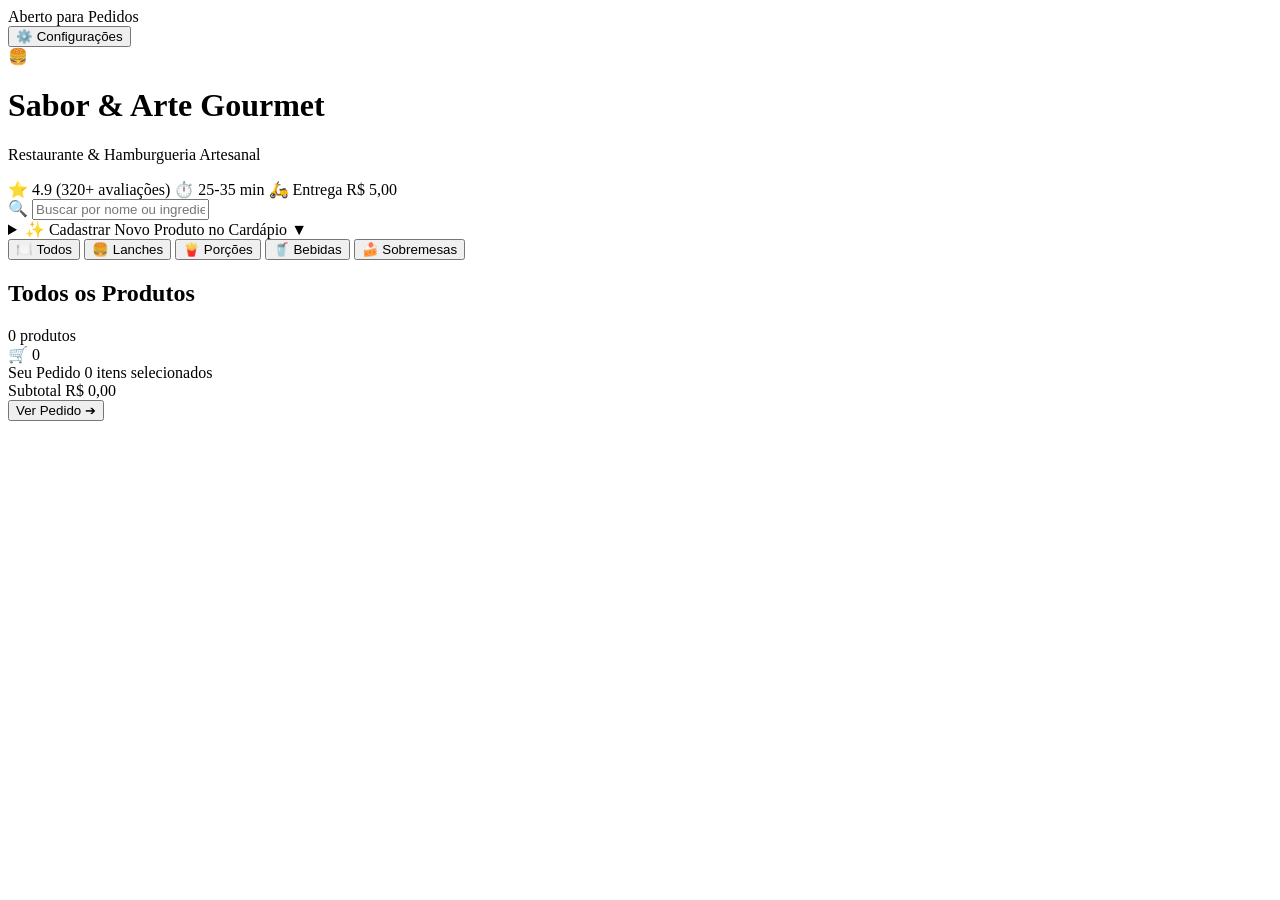
==== src/index.html @ 3bb92f91 "Configura numero de WhatsApp padrao (+55 79 99982-0686) e otimiza envio de pedidos" ====
<!DOCTYPE html>
<html lang="pt-BR">
<head>
  <meta charset="UTF-8">
  <meta name="viewport" content="width=device-width, initial-scale=1.0, maximum-scale=1.0, user-scalable=no, viewport-fit=cover">
  <title>Sabor & Arte Gourmet | Cardápio Digital Profissional</title>

  <meta name="description" content="Cardápio digital empresarial interativo para pedidos rápidos via WhatsApp, visualização de produtos e cálculo de total.">
  <meta name="theme-color" content="#8b1c1c">
  <meta name="apple-mobile-web-app-capable" content="yes">
  <meta name="apple-mobile-web-app-status-bar-style" content="black-translucent">
  <meta name="apple-mobile-web-app-title" content="Cardápio Pro">

  <link rel="icon" type="image/png" sizes="32x32" href="icons/icon-192.png">
  <link rel="apple-touch-icon" href="icons/icon-192.png">
  <link rel="manifest" href="manifest.json">

  <!-- Tipografia Gourmet -->
  <link rel="preconnect" href="https://fonts.googleapis.com">
  <link rel="preconnect" href="https://fonts.gstatic.com" crossorigin>
  <link href="https://fonts.googleapis.com/css2?family=Plus+Jakarta+Sans:wght@400;500;600;700;800&family=Outfit:wght@600;700;800;900&display=swap" rel="stylesheet">

  <!-- Estilos MVC Modularizados -->
  <link rel="stylesheet" href="css/base.css">
  <link rel="stylesheet" href="css/components.css">
  <link rel="stylesheet" href="css/modals.css">
  <link rel="stylesheet" href="style.css">
</head>
<body>

  <!-- BANNER E CABEÇALHO GOURMET -->
  <header class="header-empresa">
    <div class="header-banner-bg" aria-hidden="true"></div>
    <div class="header-overlay" aria-hidden="true"></div>
    
    <div class="header-container">
      <div class="header-top-bar">
        <div class="status-box">
          <span class="status-pulse"></span>
          <span class="status-label">Aberto para Pedidos</span>
        </div>
        <button id="btn-abrir-config" class="btn-config-loja" title="Configurações do Estabelecimento" aria-label="Configurações do Estabelecimento">
          <span>⚙️ Configurações</span>
        </button>
      </div>

      <div class="brand-box">
        <div class="brand-logo-wrapper">
          <span class="brand-logo">🍔</span>
        </div>
        <div class="brand-texts">
          <h1 class="brand-name" id="display-nome-loja">Sabor & Arte Gourmet</h1>
          <p class="brand-segment">Restaurante & Hamburgueria Artesanal</p>
          
          <div class="brand-badges">
            <span class="badge-info">⭐ 4.9 (320+ avaliações)</span>
            <span class="badge-info">⏱️ 25-35 min</span>
            <span class="badge-info" id="display-taxa-badge">🛵 Entrega R$ 5,00</span>
          </div>
        </div>
      </div>
    </div>
  </header>

  <!-- CONTEÚDO PRINCIPAL -->
  <main class="app-container">

    <!-- BARRA DE CONTROLE: PESQUISA E CADASTRO RÁPIDO -->
    <section class="controls-section">
      <div class="search-bar-wrapper">
        <span class="search-icon" aria-hidden="true">🔍</span>
        <input type="text" id="campo-busca" placeholder="Buscar por nome ou ingredientes (ex: burger, bacon, suco)..." autocomplete="off" aria-label="Buscar produtos no cardápio">
        <button id="btn-limpar-busca" class="btn-clear" style="display: none;" title="Limpar pesquisa" aria-label="Limpar campo de pesquisa">✕</button>
      </div>

      <!-- PAINEL ACCORDION DE CADASTRO DE NOVO ITEM -->
      <details class="accordion-cadastro" id="accordion-cadastro">
        <summary class="summary-btn">
          <span>✨ Cadastrar Novo Produto no Cardápio</span>
          <span class="accordion-arrow" aria-hidden="true">▼</span>
        </summary>
        <div class="form-cadastro-item">
          <div class="form-grid">
            <div class="form-field">
              <label for="novo-nome">Nome do Produto *</label>
              <input id="novo-nome" type="text" placeholder="Ex: Monster Cheese Burger" required>
            </div>
            <div class="form-field">
              <label for="nova-categoria">Categoria *</label>
              <select id="nova-categoria">
                <option value="lanches">🍔 Lanches</option>
                <option value="porcoes">🍟 Porções</option>
                <option value="bebidas">🥤 Bebidas</option>
                <option value="sobremesas">🍰 Sobremesas</option>
              </select>
            </div>
            <div class="form-field">
              <label for="novo-preco">Preço R$ *</label>
              <input id="novo-preco" type="number" step="0.50" min="0" placeholder="Ex: 34.90" required>
            </div>
            <div class="form-field">
              <label for="novo-badge">Destaque (opcional)</label>
              <select id="novo-badge">
                <option value="">Sem Destaque</option>
                <option value="Mais Pedido">🔥 Mais Pedido</option>
                <option value="Chef Special">⭐ Chef Special</option>
                <option value="Novo">✨ Novo</option>
                <option value="Vegetariano">🌱 Vegetariano</option>
              </select>
            </div>
            <div class="form-field full-width">
              <label for="nova-imagem">URL da Imagem (opcional)</label>
              <input id="nova-imagem" type="url" placeholder="https://exemplo.com/foto-hamburguer.jpg">
            </div>
            <div class="form-field full-width">
              <label for="nova-descricao">Ingredientes / Descrição</label>
              <input id="nova-descricao" type="text" placeholder="Pão brioche, blend 180g, cheddar fatiado...">
            </div>
          </div>
          <button id="btn-salvar-novo" class="btn-adicionar-produto">Cadastrar Produto</button>
        </div>
      </details>
    </section>

    <!-- ABAS DE CATEGORIAS -->
    <nav class="categorias-nav" aria-label="Categorias do Cardápio">
      <div class="categorias-lista" id="categorias-tabs">
        <button class="tab-btn active" data-cat="todos">🍽️ Todos</button>
        <button class="tab-btn" data-cat="lanches">🍔 Lanches</button>
        <button class="tab-btn" data-cat="porcoes">🍟 Porções</button>
        <button class="tab-btn" data-cat="bebidas">🥤 Bebidas</button>
        <button class="tab-btn" data-cat="sobremesas">🍰 Sobremesas</button>
      </div>
    </nav>

    <!-- LISTAGEM DE PRODUTOS DO CARDÁPIO -->
    <section class="cardapio-section">
      <div class="section-title-row">
        <h2 id="titulo-categoria">Todos os Produtos</h2>
        <span id="badge-total-itens" class="badge-count" aria-live="polite">0 produtos</span>
      </div>

      <div class="grid-produtos" id="grid-produtos">
        <!-- Renderizado dinamicamente via JS -->
      </div>

      <!-- MENSAGEM QUANDO NENHUM ITEM FOR ENCONTRADO -->
      <div id="vazio-alerta" class="card-vazio" style="display: none;">
        <span class="vazio-icon">🔍</span>
        <h3>Nenhum produto localizado</h3>
        <p>Não encontramos resultados para a sua busca. Tente pesquisar outro termo ou trocar de categoria.</p>
        <button id="btn-reset-busca" class="btn-secundario-vazio">Ver Todos os Produtos</button>
      </div>
    </section>

  </main>

  <!-- BARRA FLUTUANTE DE RESUMO DO PEDIDO (STICKY) -->
  <aside class="barra-flutuante" id="barra-flutuante">
    <div class="barra-container">
      <div class="barra-info">
        <div class="carrinho-icone-box">
          🛒
          <span class="carrinho-badge" id="carrinho-qtd" aria-live="polite">0</span>
        </div>
        <div class="carrinho-textos">
          <span class="carrinho-titulo">Seu Pedido</span>
          <span class="carrinho-detalhe" id="carrinho-resumo-texto" aria-live="polite">0 itens selecionados</span>
        </div>
      </div>

      <div class="barra-acoes">
        <div class="carrinho-total-box">
          <span class="total-rotulo">Subtotal</span>
          <span class="total-valor" id="carrinho-total-valor" aria-live="polite">R$ 0,00</span>
        </div>
        <button id="btn-abrir-pedido" class="btn-finalizar-pedido">
          <span>Ver Pedido</span>
          <span class="seta-btn">➔</span>
        </button>
      </div>
    </div>
  </aside>

  <!-- MODAL DE FINALIZAÇÃO DO PEDIDO (<dialog>) -->
  <dialog id="modal-pedido" class="modal-dialog">
    <div class="modal-content">
      <div class="modal-header">
        <div class="modal-header-title">
          <span class="modal-icon">🛍️</span>
          <div>
            <h3>Conferir & Finalizar Pedido</h3>
            <p class="modal-sub">Revise os itens e informe os dados para entrega</p>
          </div>
        </div>
        <button id="btn-fechar-modal" class="btn-fechar" aria-label="Fechar modal de pedido">✕</button>
      </div>

      <div class="modal-body">
        <!-- LISTA DE ITENS SELECIONADOS NO MODAL -->
        <div class="pedido-itens-lista" id="pedido-itens-lista">
          <!-- Injetado via JS -->
        </div>

        <!-- FORMULÁRIO DE ENTREGA / ATENDIMENTO -->
        <form id="form-fechamento" class="form-fechamento" onsubmit="return false;">
          <h4 class="form-titulo">Informações de Entrega & Cliente</h4>

          <div class="input-grupo">
            <label for="cliente-nome">Nome Completo do Cliente *</label>
            <input type="text" id="cliente-nome" placeholder="Digite seu nome completo" required>
          </div>

          <div class="input-grupo">
            <label for="tipo-atendimento">Forma de Atendimento *</label>
            <select id="tipo-atendimento">
              <option value="Delivery">Entrega em Domicílio (Delivery)</option>
              <option value="Mesa">Consumo no Local (Mesa)</option>
              <option value="Balcão">Retirada no Balcão</option>
            </select>
          </div>

          <div class="input-grupo" id="grupo-local">
            <label for="cliente-local" id="rotulo-local">Endereço Completo de Entrega *</label>
            <input type="text" id="cliente-local" placeholder="Rua, Número, Bairro, Ponto de Referência" required>
          </div>

          <div class="input-grupo">
            <label for="forma-pagamento">Forma de Pagamento *</label>
            <select id="forma-pagamento">
              <option value="PIX">PIX (Chave Instantânea)</option>
              <option value="Cartão de Crédito">Cartão de Crédito (Na entrega)</option>
              <option value="Cartão de Débito">Cartão de Débito (Na entrega)</option>
              <option value="Dinheiro">Dinheiro</option>
            </select>
          </div>

          <!-- CAMPO PIX -->
          <div class="input-grupo box-pix" id="grupo-pix" style="display: none;">
            <div class="pix-card">
              <div class="pix-info">
                <span class="pix-badge">⚡ Chave PIX do Restaurante</span>
                <span class="pix-chave" id="pix-chave-texto">pix@saborearte.com.br</span>
              </div>
              <button type="button" id="btn-copiar-pix" class="btn-copiar">Copiar Chave</button>
            </div>
          </div>

          <!-- CAMPO DINHEIRO / TROCO -->
          <div class="input-grupo" id="grupo-troco" style="display: none;">
            <label for="pedido-troco">Troco para Quanto? (R$)</label>
            <input type="text" id="pedido-troco" placeholder="Ex: R$ 50,00 ou Não preciso de troco">
          </div>

          <div class="input-grupo">
            <label for="pedido-obs">Observações do Pedido (opcional)</label>
            <textarea id="pedido-obs" rows="2" placeholder="Ex: Sem cebola, molho extra, carne bem passada..."></textarea>
          </div>
        </form>
      </div>

      <!-- RODAPÉ DO MODAL COM TOTAIS E BOTÃO WHATSAPP -->
      <div class="modal-footer">
        <div class="resumo-valores">
          <div class="resumo-linha">
            <span>Subtotal (itens):</span>
            <span id="modal-subtotal-valor">R$ 0,00</span>
          </div>
          <div class="resumo-linha" id="linha-taxa-entrega">
            <span>Taxa de Entrega:</span>
            <span id="modal-taxa-valor">R$ 5,00</span>
          </div>
          <div class="resumo-linha total-destaque-linha">
            <span>Total Geral:</span>
            <span id="modal-valor-total" class="preco-verde">R$ 0,00</span>
          </div>
        </div>

        <div class="botoes-modal">
          <button type="button" id="btn-limpar-tudo" class="btn-esvaziar">Esvaziar</button>
          <button type="button" id="btn-enviar-whatsapp" class="btn-whatsapp-empresa">
            <span>📲 Enviar Pedido via WhatsApp</span>
          </button>
        </div>
      </div>
    </div>
  </dialog>

  <!-- MODAL DE EDIÇÃO DE PRODUTO (<dialog>) -->
  <dialog id="modal-editar-produto" class="modal-dialog">
    <div class="modal-content">
      <div class="modal-header">
        <div class="modal-header-title">
          <span class="modal-icon">✏️</span>
          <div>
            <h3>Editar Produto</h3>
            <p class="modal-sub">Atualize os detalhes e o preço do item</p>
          </div>
        </div>
        <button id="btn-fechar-editar" class="btn-fechar" aria-label="Fechar modal de edição">✕</button>
      </div>
      <div class="modal-body">
        <form id="form-editar-produto" onsubmit="return false;">
          <input type="hidden" id="edit-id">
          <div class="input-grupo">
            <label for="edit-nome">Nome do Produto *</label>
            <input type="text" id="edit-nome" required>
          </div>
          <div class="input-grupo">
            <label for="edit-categoria">Categoria *</label>
            <select id="edit-categoria">
              <option value="lanches">🍔 Lanches</option>
              <option value="porcoes">🍟 Porções</option>
              <option value="bebidas">🥤 Bebidas</option>
              <option value="sobremesas">🍰 Sobremesas</option>
            </select>
          </div>
          <div class="input-grupo">
            <label for="edit-preco">Preço R$ *</label>
            <input type="number" step="0.50" min="0" id="edit-preco" required>
          </div>
          <div class="input-grupo">
            <label for="edit-badge">Destaque (Badge)</label>
            <select id="edit-badge">
              <option value="">Sem Destaque</option>
              <option value="Mais Pedido">🔥 Mais Pedido</option>
              <option value="Chef Special">⭐ Chef Special</option>
              <option value="Novo">✨ Novo</option>
              <option value="Vegetariano">🌱 Vegetariano</option>
            </select>
          </div>
          <div class="input-grupo">
            <label for="edit-imagem">URL da Foto</label>
            <input type="url" id="edit-imagem" placeholder="https://exemplo.com/imagem.jpg">
          </div>
          <div class="input-grupo">
            <label for="edit-descricao">Ingredientes / Descrição</label>
            <textarea id="edit-descricao" rows="2"></textarea>
          </div>
        </form>
      </div>
      <div class="modal-footer">
        <button type="button" id="btn-salvar-edicao" class="btn-adicionar-produto" style="width: 100%;">Salvar Alterações</button>
      </div>
    </div>
  </dialog>

  <!-- MODAL DE CONFIGURAÇÕES DO ESTABELECIMENTO (<dialog>) -->
  <dialog id="modal-configuracoes" class="modal-dialog">
    <div class="modal-content">
      <div class="modal-header">
        <div class="modal-header-title">
          <span class="modal-icon">⚙️</span>
          <div>
            <h3>Configurações do Restaurante</h3>
            <p class="modal-sub">Defina os dados para recebimento de pedidos</p>
          </div>
        </div>
        <button id="btn-fechar-config" class="btn-fechar" aria-label="Fechar configurações">✕</button>
      </div>
      <div class="modal-body">
        <form id="form-config" onsubmit="return false;">
          <div class="input-grupo">
            <label for="config-nome-loja">Nome do Estabelecimento</label>
            <input type="text" id="config-nome-loja" placeholder="Ex: Sabor & Arte Gourmet">
          </div>
          <div class="input-grupo">
            <label for="config-whatsapp">Número do WhatsApp (com DDD)</label>
            <input type="text" id="config-whatsapp" placeholder="Ex: 5579999820686">
            <small style="color: var(--text-muted); font-size: 0.75rem;">Digite com DDD (ex: 5579999820686 ou 79999820686)</small>
          </div>
          <div class="input-grupo">
            <label for="config-taxa-entrega">Taxa Padrão de Entrega (R$)</label>
            <input type="number" step="0.50" min="0" id="config-taxa-entrega" placeholder="Ex: 5.00">
          </div>
          <div class="input-grupo">
            <label for="config-chave-pix">Chave PIX da Loja</label>
            <input type="text" id="config-chave-pix" placeholder="Ex: pix@saborearte.com.br ou CNPJ">
          </div>
        </form>
      </div>
      <div class="modal-footer">
        <button type="button" id="btn-salvar-config" class="btn-adicionar-produto" style="width: 100%;">Salvar Configurações</button>
      </div>
    </div>
  </dialog>

  <!-- MODAL DE CONFIRMAÇÃO CUSTOMIZADO (<dialog>) -->
  <dialog id="modal-confirmacao" class="modal-dialog modal-small">
    <div class="modal-content">
      <div class="modal-body" style="text-align: center; padding: 24px;">
        <span id="confirm-icon" style="font-size: 2.5rem; display: block; margin-bottom: 12px;">⚠️</span>
        <h3 id="confirm-titulo" style="font-size: 1.15rem; font-weight: 800; color: var(--dark); margin-bottom: 8px;">Tem certeza?</h3>
        <p id="confirm-mensagem" style="font-size: 0.88rem; color: var(--text-muted); margin-bottom: 20px;">Essa ação não poderá ser desfeita.</p>
        
        <div style="display: flex; gap: 10px; justify-content: center;">
          <button type="button" id="btn-confirm-cancelar" class="btn-fechar" style="width: auto; height: auto; border-radius: var(--radius-sm); padding: 8px 16px;">Cancelar</button>
          <button type="button" id="btn-confirm-ok" class="btn-esvaziar" style="padding: 8px 16px;">Confirmar</button>
        </div>
      </div>
    </div>
  </dialog>

  <!-- NOTIFICAÇÃO TOAST -->
  <div id="toast" class="toast-aviso" role="alert" aria-live="polite"></div>

  <!-- SERVICE WORKER (PWA) -->
  <script>
    if ("serviceWorker" in navigator) {
      navigator.serviceWorker.register("sw.js", { updateViaCache: 'none' })
        .then(reg => {
          reg.update();
          console.log("Service Worker ativo!");
        })
        .catch(err => console.error("Erro SW:", err));
    }
  </script>

  <!-- CONTROLLER PRINCIPAL (ARQUITETURA MVC) -->
  <script type="module" src="js/controllers/AppController.js"></script>
</body>
</html>
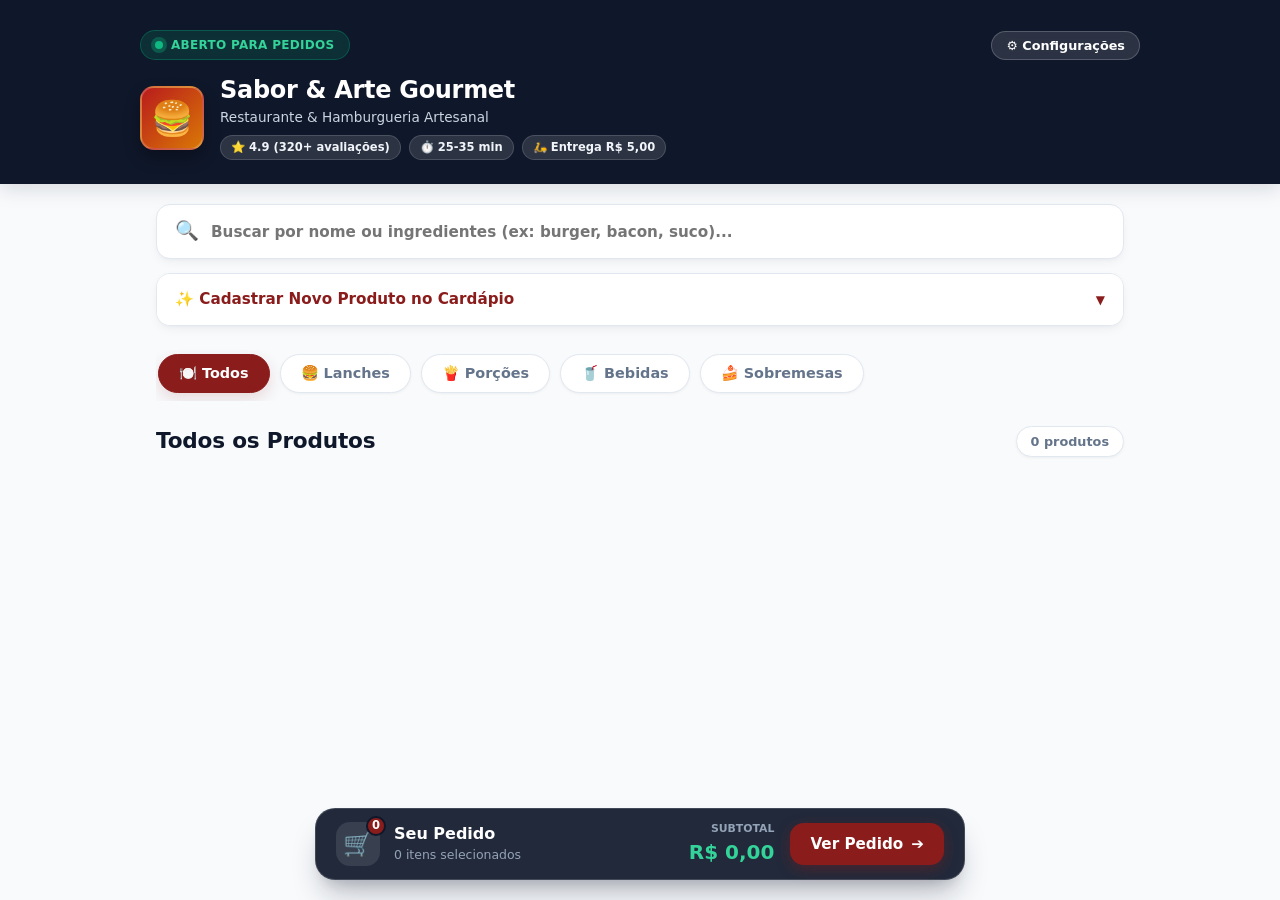
==== commit 5957a014: "Adiciona metatags Open Graph (og:image, og:title, og:url) e link no pedido para preview rico com ima" ====
--- a/src/index.html
+++ b/src/index.html
@@ -10,6 +10,31 @@
   <meta name="apple-mobile-web-app-capable" content="yes">
   <meta name="apple-mobile-web-app-status-bar-style" content="black-translucent">
   <meta name="apple-mobile-web-app-title" content="Cardápio Pro">
+
+  <!-- Metatags para Compartilhamento e Preview com Imagem no WhatsApp -->
+  <meta property="og:type" content="website">
+  <meta property="og:url" content="https://pedroj2611.github.io/tetes-de-app-facudade-/">
+  <meta property="og:title" content="Sabor & Arte Gourmet | Cardápio Digital Profissional">
+  <meta property="og:description" content="Cardápio digital empresarial interativo para pedidos rápidos via WhatsApp, visualização de produtos e cálculo de total.">
+  <meta property="og:image" content="https://pedroj2611.github.io/tetes-de-app-facudade-/icons/icon-512.png">
+  <meta property="og:image:secure_url" content="https://pedroj2611.github.io/tetes-de-app-facudade-/icons/icon-512.png">
+  <meta property="og:image:type" content="image/png">
+  <meta property="og:image:width" content="512">
+  <meta property="og:image:height" content="512">
+  <meta property="og:image:alt" content="Sabor & Arte Gourmet">
+  <meta property="og:site_name" content="Sabor & Arte Gourmet">
+
+  <!-- Compatibilidade Legada WhatsApp -->
+  <link rel="image_src" href="https://pedroj2611.github.io/tetes-de-app-facudade-/icons/icon-512.png">
+  <meta itemprop="name" content="Sabor & Arte Gourmet | Cardápio Digital Profissional">
+  <meta itemprop="description" content="Cardápio digital empresarial interativo para pedidos rápidos via WhatsApp.">
+  <meta itemprop="image" content="https://pedroj2611.github.io/tetes-de-app-facudade-/icons/icon-512.png">
+
+  <!-- Twitter Card -->
+  <meta name="twitter:card" content="summary">
+  <meta name="twitter:title" content="Sabor & Arte Gourmet | Cardápio Digital Profissional">
+  <meta name="twitter:description" content="Cardápio digital empresarial interativo para pedidos rápidos via WhatsApp.">
+  <meta name="twitter:image" content="https://pedroj2611.github.io/tetes-de-app-facudade-/icons/icon-512.png">
 
   <link rel="icon" type="image/png" sizes="32x32" href="icons/icon-192.png">
   <link rel="apple-touch-icon" href="icons/icon-192.png">
--- a/src/css/base.css
+++ b/src/css/base.css
@@ -0,0 +1,75 @@
+/* ==========================================================================
+   VIEW LAYER - BASE & DESIGN SYSTEM (src/css/base.css)
+   ========================================================================== */
+:root {
+  --primary: #8b1c1c;
+  --primary-hover: #6e1313;
+  --primary-light: #fef2f2;
+  --primary-glow: rgba(139, 28, 28, 0.15);
+  
+  --secondary: #d97706;
+  --secondary-light: #fffbeb;
+  
+  --success: #059669;
+  --success-light: #ecfdf5;
+  --whatsapp: #25d366;
+  --whatsapp-hover: #1eb854;
+  
+  --dark: #0f172a;
+  --dark-surface: #1e293b;
+  --text-main: #1e293b;
+  --text-muted: #64748b;
+  --text-light: #94a3b8;
+  
+  --bg-body: #f8fafc;
+  --bg-card: #ffffff;
+  --border: #e2e8f0;
+  --border-focus: #cbd5e1;
+  
+  --shadow-sm: 0 1px 3px 0 rgba(0, 0, 0, 0.05);
+  --shadow-card: 0 4px 12px -2px rgba(15, 23, 42, 0.06), 0 2px 4px -2px rgba(15, 23, 42, 0.04);
+  --shadow-hover: 0 16px 24px -4px rgba(15, 23, 42, 0.1), 0 8px 12px -4px rgba(15, 23, 42, 0.05);
+  --shadow-float: 0 20px 30px -8px rgba(15, 23, 42, 0.28), 0 10px 15px -8px rgba(15, 23, 42, 0.15);
+  
+  --radius-sm: 8px;
+  --radius-md: 14px;
+  --radius-lg: 20px;
+  --radius-full: 9999px;
+  
+  --font-body: 'Plus Jakarta Sans', system-ui, -apple-system, sans-serif;
+  --font-heading: 'Outfit', system-ui, sans-serif;
+  --transition: all 0.22s cubic-bezier(0.4, 0, 0.2, 1);
+}
+
+/* RESET E BASE */
+* {
+  margin: 0;
+  padding: 0;
+  box-sizing: border-box;
+  font-family: var(--font-body);
+  -webkit-tap-highlight-color: transparent;
+}
+
+html {
+  scroll-behavior: smooth;
+}
+
+body {
+  background-color: var(--bg-body);
+  color: var(--text-main);
+  line-height: 1.5;
+  padding-bottom: calc(120px + env(safe-area-inset-bottom, 0px));
+  min-height: 100vh;
+  -webkit-font-smoothing: antialiased;
+}
+
+body.modal-aberto {
+  overflow: hidden;
+  touch-action: none;
+}
+
+.app-container {
+  max-width: 1000px;
+  margin: 0 auto;
+  padding: 20px 16px;
+}
--- a/src/css/components.css
+++ b/src/css/components.css
@@ -0,0 +1,826 @@
+/* ==========================================================================
+   VIEW LAYER - COMPONENTES (src/css/components.css)
+   ========================================================================== */
+
+/* HEADER E BANNER GOURMET */
+.header-empresa {
+  position: relative;
+  background: var(--dark);
+  color: #ffffff;
+  padding: 30px 20px 24px 20px;
+  overflow: hidden;
+  box-shadow: 0 4px 20px rgba(15, 23, 42, 0.15);
+}
+
+.header-banner-bg {
+  position: absolute;
+  top: 0;
+  left: 0;
+  right: 0;
+  bottom: 0;
+  background-image: url('https://images.unsplash.com/photo-1555396273-367ea4eb4db5?auto=format&fit=crop&w=1200&q=80');
+  background-size: cover;
+  background-position: center;
+  filter: blur(3px) brightness(0.45);
+  transform: scale(1.05);
+}
+
+.header-overlay {
+  position: absolute;
+  inset: 0;
+  background: linear-gradient(180deg, rgba(15, 23, 42, 0.7) 0%, rgba(15, 23, 42, 0.95) 100%);
+}
+
+.header-container {
+  position: relative;
+  z-index: 10;
+  max-width: 1000px;
+  margin: 0 auto;
+  display: flex;
+  flex-direction: column;
+  gap: 16px;
+}
+
+.header-top-bar {
+  display: flex;
+  justify-content: space-between;
+  align-items: center;
+  gap: 12px;
+}
+
+.status-box {
+  display: inline-flex;
+  align-items: center;
+  gap: 8px;
+  background: rgba(5, 150, 105, 0.2);
+  border: 1px solid rgba(5, 150, 105, 0.4);
+  backdrop-filter: blur(8px);
+  padding: 5px 14px;
+  border-radius: var(--radius-full);
+}
+
+.status-pulse {
+  width: 8px;
+  height: 8px;
+  background: #10b981;
+  border-radius: 50%;
+  box-shadow: 0 0 0 4px rgba(16, 185, 129, 0.3);
+  animation: pulse 2s infinite;
+}
+
+.status-label {
+  font-size: 0.75rem;
+  font-weight: 700;
+  color: #34d399;
+  letter-spacing: 0.3px;
+  text-transform: uppercase;
+}
+
+.btn-config-loja {
+  background: rgba(255, 255, 255, 0.12);
+  color: #ffffff;
+  border: 1px solid rgba(255, 255, 255, 0.2);
+  padding: 6px 14px;
+  border-radius: var(--radius-full);
+  font-size: 0.8rem;
+  font-weight: 600;
+  cursor: pointer;
+  backdrop-filter: blur(8px);
+  transition: var(--transition);
+}
+
+.btn-config-loja:hover {
+  background: rgba(255, 255, 255, 0.25);
+  transform: translateY(-1px);
+}
+
+.brand-box {
+  display: flex;
+  align-items: center;
+  gap: 16px;
+}
+
+.brand-logo-wrapper {
+  background: linear-gradient(135deg, #b91c1c, #d97706);
+  width: 64px;
+  height: 64px;
+  border-radius: var(--radius-md);
+  display: flex;
+  align-items: center;
+  justify-content: center;
+  box-shadow: 0 8px 16px rgba(0, 0, 0, 0.3);
+  border: 2px solid rgba(255, 255, 255, 0.2);
+  flex-shrink: 0;
+}
+
+.brand-logo {
+  font-size: 34px;
+}
+
+.brand-texts {
+  display: flex;
+  flex-direction: column;
+  gap: 2px;
+}
+
+.brand-name {
+  font-family: var(--font-heading);
+  font-size: 1.5rem;
+  font-weight: 800;
+  color: #ffffff;
+  line-height: 1.2;
+  letter-spacing: -0.3px;
+}
+
+.brand-segment {
+  font-size: 0.85rem;
+  color: #cbd5e1;
+  font-weight: 500;
+}
+
+.brand-badges {
+  display: flex;
+  flex-wrap: wrap;
+  gap: 8px;
+  margin-top: 6px;
+}
+
+.badge-info {
+  background: rgba(255, 255, 255, 0.12);
+  border: 1px solid rgba(255, 255, 255, 0.15);
+  color: #f1f5f9;
+  font-size: 0.72rem;
+  font-weight: 600;
+  padding: 3px 10px;
+  border-radius: var(--radius-full);
+}
+
+/* CONTROLES E BUSCA */
+.controls-section {
+  margin-bottom: 24px;
+  display: flex;
+  flex-direction: column;
+  gap: 14px;
+}
+
+.search-bar-wrapper {
+  background: #ffffff;
+  border: 1.5px solid var(--border);
+  border-radius: var(--radius-md);
+  padding: 12px 18px;
+  display: flex;
+  align-items: center;
+  gap: 12px;
+  box-shadow: var(--shadow-card);
+  transition: var(--transition);
+}
+
+.search-bar-wrapper:focus-within {
+  border-color: var(--primary);
+  box-shadow: 0 0 0 4px var(--primary-glow);
+}
+
+.search-icon {
+  font-size: 1.2rem;
+  color: var(--text-muted);
+}
+
+.search-bar-wrapper input {
+  flex: 1;
+  border: none;
+  background: transparent;
+  font-size: 0.95rem;
+  color: var(--text-main);
+  outline: none;
+  font-weight: 600;
+}
+
+.btn-clear {
+  background: #f1f5f9;
+  border: none;
+  color: var(--text-muted);
+  width: 26px;
+  height: 26px;
+  border-radius: 50%;
+  cursor: pointer;
+  display: flex;
+  align-items: center;
+  justify-content: center;
+  font-weight: bold;
+  transition: var(--transition);
+}
+
+.btn-clear:hover {
+  background: #e2e8f0;
+  color: var(--dark);
+}
+
+/* ACCORDION CADASTRO */
+.accordion-cadastro {
+  background: #ffffff;
+  border: 1.5px solid var(--border);
+  border-radius: var(--radius-md);
+  box-shadow: var(--shadow-card);
+  overflow: hidden;
+  transition: var(--transition);
+}
+
+.summary-btn {
+  padding: 14px 18px;
+  font-size: 0.95rem;
+  font-weight: 700;
+  color: var(--primary);
+  cursor: pointer;
+  display: flex;
+  justify-content: space-between;
+  align-items: center;
+  user-select: none;
+  list-style: none;
+  background: #fff;
+  transition: var(--transition);
+}
+
+.summary-btn:hover {
+  background: var(--primary-light);
+}
+
+.summary-btn::-webkit-details-marker {
+  display: none;
+}
+
+.accordion-arrow {
+  font-size: 0.75rem;
+  transition: transform 0.25s ease;
+}
+
+.accordion-cadastro[open] .accordion-arrow {
+  transform: rotate(180deg);
+}
+
+.form-cadastro-item {
+  padding: 18px;
+  border-top: 1px solid var(--border);
+  background: #fcfcfc;
+}
+
+.form-grid {
+  display: grid;
+  grid-template-columns: 1fr;
+  gap: 12px;
+  margin-bottom: 16px;
+}
+
+@media (min-width: 640px) {
+  .form-grid {
+    grid-template-columns: repeat(3, 1fr);
+  }
+  .form-field.full-width {
+    grid-column: span 3;
+  }
+}
+
+.form-field {
+  display: flex;
+  flex-direction: column;
+  gap: 4px;
+}
+
+.form-field label {
+  font-size: 0.78rem;
+  font-weight: 700;
+  color: var(--text-main);
+}
+
+.form-field input,
+.form-field select {
+  padding: 10px 14px;
+  border: 1.5px solid var(--border);
+  border-radius: var(--radius-sm);
+  font-size: 0.9rem;
+  outline: none;
+  background: #ffffff;
+  transition: var(--transition);
+}
+
+.form-field input:focus,
+.form-field select:focus {
+  border-color: var(--primary);
+  box-shadow: 0 0 0 3px var(--primary-glow);
+}
+
+.btn-adicionar-produto {
+  background: var(--dark);
+  color: #ffffff;
+  border: none;
+  padding: 12px 20px;
+  border-radius: var(--radius-sm);
+  font-size: 0.9rem;
+  font-weight: 700;
+  cursor: pointer;
+  transition: var(--transition);
+  box-shadow: var(--shadow-sm);
+}
+
+.btn-adicionar-produto:hover {
+  background: var(--primary);
+  transform: translateY(-1px);
+}
+
+/* CATEGORIAS */
+.categorias-nav {
+  margin-bottom: 24px;
+}
+
+.categorias-lista {
+  display: flex;
+  gap: 10px;
+  overflow-x: auto;
+  padding: 4px 2px 8px 2px;
+  scrollbar-width: none;
+}
+
+.categorias-lista::-webkit-scrollbar {
+  display: none;
+}
+
+.tab-btn {
+  background: #ffffff;
+  border: 1.5px solid var(--border);
+  padding: 10px 20px;
+  border-radius: var(--radius-full);
+  font-size: 0.9rem;
+  font-weight: 700;
+  color: var(--text-muted);
+  cursor: pointer;
+  white-space: nowrap;
+  transition: var(--transition);
+  box-shadow: var(--shadow-sm);
+}
+
+.tab-btn:hover {
+  border-color: var(--border-focus);
+  color: var(--text-main);
+  transform: translateY(-1px);
+}
+
+.tab-btn.active {
+  background: var(--primary);
+  color: #ffffff;
+  border-color: var(--primary);
+  box-shadow: 0 6px 16px var(--primary-glow);
+}
+
+/* GRID DE PRODUTOS & CARDS */
+.cardapio-section {
+  margin-bottom: 30px;
+}
+
+.section-title-row {
+  display: flex;
+  justify-content: space-between;
+  align-items: center;
+  margin-bottom: 18px;
+}
+
+.section-title-row h2 {
+  font-family: var(--font-heading);
+  font-size: 1.35rem;
+  font-weight: 800;
+  color: var(--dark);
+  letter-spacing: -0.2px;
+}
+
+.badge-count {
+  font-size: 0.8rem;
+  font-weight: 700;
+  color: var(--text-muted);
+  background: #ffffff;
+  padding: 5px 14px;
+  border-radius: var(--radius-full);
+  border: 1px solid var(--border);
+  box-shadow: var(--shadow-sm);
+}
+
+.grid-produtos {
+  display: grid;
+  grid-template-columns: 1fr;
+  gap: 18px;
+}
+
+@media (min-width: 600px) {
+  .grid-produtos {
+    grid-template-columns: repeat(2, 1fr);
+  }
+}
+
+@media (min-width: 900px) {
+  .grid-produtos {
+    grid-template-columns: repeat(3, 1fr);
+  }
+}
+
+.card-item {
+  background: var(--bg-card);
+  border: 1.5px solid var(--border);
+  border-radius: var(--radius-lg);
+  padding: 16px;
+  display: flex;
+  flex-direction: column;
+  justify-content: space-between;
+  box-shadow: var(--shadow-card);
+  transition: var(--transition);
+  position: relative;
+  overflow: hidden;
+}
+
+.card-item:hover {
+  transform: translateY(-4px);
+  box-shadow: var(--shadow-hover);
+  border-color: #cbd5e1;
+}
+
+.card-item.no-carrinho {
+  border-color: var(--primary);
+  box-shadow: 0 8px 20px var(--primary-glow);
+  background: #fffafa;
+}
+
+.card-badge-tag {
+  position: absolute;
+  top: 12px;
+  left: 12px;
+  z-index: 5;
+  font-size: 0.7rem;
+  font-weight: 800;
+  padding: 4px 10px;
+  border-radius: var(--radius-full);
+  color: #ffffff;
+  background: var(--dark);
+  box-shadow: 0 4px 8px rgba(0, 0, 0, 0.2);
+  letter-spacing: 0.2px;
+}
+
+.card-badge-tag.mais-pedido { background: linear-gradient(135deg, #e11d48, #b91c1c); }
+.card-badge-tag.chef { background: linear-gradient(135deg, #d97706, #b45309); }
+.card-badge-tag.novo { background: linear-gradient(135deg, #2563eb, #1d4ed8); }
+.card-badge-tag.vegetariano { background: linear-gradient(135deg, #059669, #047857); }
+
+.card-foto-wrapper {
+  width: 100%;
+  height: 150px;
+  border-radius: var(--radius-md);
+  overflow: hidden;
+  background: #f1f5f9;
+  margin-bottom: 12px;
+  position: relative;
+}
+
+.card-foto {
+  width: 100%;
+  height: 100%;
+  object-fit: cover;
+  transition: transform 0.4s ease;
+}
+
+.card-item:hover .card-foto {
+  transform: scale(1.05);
+}
+
+.card-foto-fallback {
+  width: 100%;
+  height: 100%;
+  display: flex;
+  align-items: center;
+  justify-content: center;
+  font-size: 48px;
+  background: linear-gradient(135deg, #f8fafc, #f1f5f9);
+}
+
+.card-topo {
+  display: flex;
+  flex-direction: column;
+  gap: 6px;
+  margin-bottom: 12px;
+}
+
+.card-nome {
+  font-family: var(--font-heading);
+  font-size: 1.1rem;
+  font-weight: 800;
+  color: var(--dark);
+  line-height: 1.25;
+}
+
+.card-descricao {
+  font-size: 0.83rem;
+  color: var(--text-muted);
+  line-height: 1.4;
+  display: -webkit-box;
+  -webkit-line-clamp: 2;
+  -webkit-box-orient: vertical;
+  overflow: hidden;
+}
+
+.card-rodape {
+  display: flex;
+  justify-content: space-between;
+  align-items: center;
+  border-top: 1px dashed var(--border);
+  padding-top: 14px;
+  margin-top: auto;
+}
+
+.card-preco {
+  font-family: var(--font-heading);
+  font-size: 1.25rem;
+  font-weight: 900;
+  color: var(--dark);
+}
+
+.card-acoes {
+  display: flex;
+  align-items: center;
+  gap: 6px;
+}
+
+.btn-pedir-card {
+  background: var(--primary);
+  color: #ffffff;
+  border: none;
+  padding: 9px 16px;
+  border-radius: var(--radius-sm);
+  font-size: 0.88rem;
+  font-weight: 800;
+  cursor: pointer;
+  transition: var(--transition);
+  box-shadow: 0 4px 10px var(--primary-glow);
+}
+
+.btn-pedir-card:hover {
+  background: var(--primary-hover);
+  transform: scale(1.03);
+}
+
+.stepper-box {
+  display: flex;
+  align-items: center;
+  gap: 4px;
+  background: #f1f5f9;
+  padding: 3px;
+  border-radius: var(--radius-sm);
+  border: 1px solid var(--border);
+}
+
+.btn-step {
+  background: #ffffff;
+  border: 1px solid var(--border);
+  width: 30px;
+  height: 30px;
+  border-radius: 6px;
+  font-size: 1rem;
+  font-weight: bold;
+  cursor: pointer;
+  display: flex;
+  align-items: center;
+  justify-content: center;
+  color: var(--dark);
+  transition: var(--transition);
+}
+
+.btn-step:hover {
+  background: var(--primary);
+  color: #ffffff;
+  border-color: var(--primary);
+}
+
+.step-valor {
+  font-size: 0.92rem;
+  font-weight: 800;
+  min-width: 24px;
+  text-align: center;
+  color: var(--dark);
+}
+
+.btn-card-action {
+  background: transparent;
+  border: none;
+  color: var(--text-light);
+  cursor: pointer;
+  padding: 6px;
+  font-size: 0.9rem;
+  border-radius: var(--radius-sm);
+  transition: var(--transition);
+}
+
+.btn-card-action:hover {
+  color: var(--primary);
+  background: var(--primary-light);
+}
+
+.card-vazio {
+  text-align: center;
+  padding: 48px 24px;
+  background: #ffffff;
+  border-radius: var(--radius-lg);
+  border: 2px dashed var(--border);
+}
+
+.vazio-icon {
+  font-size: 48px;
+  display: block;
+  margin-bottom: 12px;
+}
+
+.btn-secundario-vazio {
+  margin-top: 16px;
+  background: var(--dark);
+  color: #ffffff;
+  border: none;
+  padding: 10px 20px;
+  border-radius: var(--radius-sm);
+  font-size: 0.88rem;
+  font-weight: 700;
+  cursor: pointer;
+  transition: var(--transition);
+}
+
+.btn-secundario-vazio:hover {
+  background: var(--primary);
+}
+
+/* BARRA FLUTUANTE DE PEDIDO */
+.barra-flutuante {
+  position: fixed;
+  bottom: 20px;
+  left: 0;
+  right: 0;
+  z-index: 50;
+  display: flex;
+  justify-content: center;
+  padding: 0 16px;
+  pointer-events: none;
+}
+
+.barra-container {
+  pointer-events: auto;
+  background: rgba(15, 23, 42, 0.92);
+  backdrop-filter: blur(16px);
+  -webkit-backdrop-filter: blur(16px);
+  color: #ffffff;
+  width: 100%;
+  max-width: 650px;
+  border-radius: var(--radius-lg);
+  padding: 12px 20px;
+  display: flex;
+  justify-content: space-between;
+  align-items: center;
+  box-shadow: var(--shadow-float);
+  border: 1px solid rgba(255, 255, 255, 0.15);
+  animation: slideUp 0.35s cubic-bezier(0.16, 1, 0.3, 1);
+}
+
+.barra-info {
+  display: flex;
+  align-items: center;
+  gap: 14px;
+}
+
+.carrinho-icone-box {
+  font-size: 1.5rem;
+  position: relative;
+  background: rgba(255, 255, 255, 0.1);
+  width: 44px;
+  height: 44px;
+  border-radius: var(--radius-md);
+  display: flex;
+  align-items: center;
+  justify-content: center;
+}
+
+.carrinho-badge {
+  position: absolute;
+  top: -6px;
+  right: -6px;
+  background: var(--primary);
+  color: #ffffff;
+  font-size: 0.72rem;
+  font-weight: 900;
+  min-width: 20px;
+  height: 20px;
+  border-radius: 50%;
+  display: flex;
+  align-items: center;
+  justify-content: center;
+  padding: 0 4px;
+  border: 2px solid var(--dark);
+  animation: badgeBounce 0.3s ease;
+}
+
+.carrinho-textos {
+  display: flex;
+  flex-direction: column;
+}
+
+.carrinho-titulo {
+  font-family: var(--font-heading);
+  font-size: 1rem;
+  font-weight: 800;
+}
+
+.carrinho-detalhe {
+  font-size: 0.78rem;
+  color: #94a3b8;
+}
+
+.barra-acoes {
+  display: flex;
+  align-items: center;
+  gap: 16px;
+}
+
+.carrinho-total-box {
+  text-align: right;
+}
+
+.total-rotulo {
+  display: block;
+  font-size: 0.68rem;
+  color: #94a3b8;
+  text-transform: uppercase;
+  font-weight: 700;
+}
+
+.total-valor {
+  font-family: var(--font-heading);
+  font-size: 1.25rem;
+  font-weight: 900;
+  color: #34d399;
+}
+
+.btn-finalizar-pedido {
+  background: var(--primary);
+  color: #ffffff;
+  border: none;
+  padding: 12px 20px;
+  border-radius: var(--radius-md);
+  font-size: 0.95rem;
+  font-weight: 800;
+  cursor: pointer;
+  display: flex;
+  align-items: center;
+  gap: 8px;
+  transition: var(--transition);
+  box-shadow: 0 4px 14px rgba(139, 28, 28, 0.4);
+}
+
+.btn-finalizar-pedido:hover {
+  background: var(--primary-hover);
+  transform: translateY(-2px);
+}
+
+@media (max-width: 540px) {
+  .barra-flutuante {
+    bottom: calc(12px + env(safe-area-inset-bottom, 0px));
+    padding: 0 10px;
+  }
+
+  .barra-container {
+    padding: 10px 14px;
+    gap: 8px;
+  }
+
+  .barra-info {
+    gap: 10px;
+    min-width: 0;
+  }
+
+  .carrinho-icone-box {
+    width: 38px;
+    height: 38px;
+    font-size: 1.2rem;
+    flex-shrink: 0;
+  }
+
+  .carrinho-titulo {
+    font-size: 0.88rem;
+    white-space: nowrap;
+  }
+
+  .carrinho-detalhe {
+    font-size: 0.72rem;
+  }
+
+  .barra-acoes {
+    gap: 10px;
+    flex-shrink: 0;
+  }
+
+  .total-valor {
+    font-size: 1.1rem;
+  }
+
+  .btn-finalizar-pedido {
+    padding: 10px 14px;
+    font-size: 0.85rem;
+  }
+}
--- a/src/css/modals.css
+++ b/src/css/modals.css
@@ -0,0 +1,437 @@
+/* ==========================================================================
+   VIEW LAYER - MODAIS & DIÁLOGOS (src/css/modals.css)
+   ========================================================================== */
+
+.modal-dialog {
+  border: none;
+  border-radius: var(--radius-lg);
+  padding: 0;
+  width: 94%;
+  max-width: 520px;
+  margin: auto;
+  box-shadow: var(--shadow-float);
+  background: #ffffff;
+  max-height: 90vh;
+  max-height: 90dvh;
+  overflow: hidden;
+}
+
+.modal-dialog[open] {
+  display: flex;
+  flex-direction: column;
+}
+
+.modal-dialog.modal-small {
+  max-width: 400px;
+  max-height: 80vh;
+  max-height: 80dvh;
+}
+
+.modal-dialog::backdrop {
+  background: rgba(15, 23, 42, 0.75);
+  backdrop-filter: blur(6px);
+  -webkit-backdrop-filter: blur(6px);
+}
+
+.modal-content {
+  display: flex;
+  flex-direction: column;
+  height: 100%;
+  max-height: 90vh;
+  max-height: 90dvh;
+  min-height: 0;
+  overflow: hidden;
+}
+
+.modal-header {
+  padding: 16px 20px;
+  border-bottom: 1px solid var(--border);
+  display: flex;
+  justify-content: space-between;
+  align-items: center;
+  background: #ffffff;
+  flex-shrink: 0;
+  z-index: 10;
+}
+
+.modal-header-title {
+  display: flex;
+  align-items: center;
+  gap: 12px;
+}
+
+.modal-icon {
+  font-size: 26px;
+}
+
+.modal-header h3 {
+  font-family: var(--font-heading);
+  font-size: 1.15rem;
+  font-weight: 800;
+  color: var(--dark);
+}
+
+.modal-sub {
+  font-size: 0.78rem;
+  color: var(--text-muted);
+}
+
+.btn-fechar {
+  background: #f1f5f9;
+  border: none;
+  width: 34px;
+  height: 34px;
+  border-radius: 50%;
+  cursor: pointer;
+  display: flex;
+  align-items: center;
+  justify-content: center;
+  font-weight: bold;
+  color: var(--text-muted);
+  transition: var(--transition);
+}
+
+.btn-fechar:hover {
+  background: #e2e8f0;
+  color: var(--dark);
+}
+
+.modal-body {
+  padding: 20px;
+  overflow-y: auto;
+  -webkit-overflow-scrolling: touch;
+  overscroll-behavior: contain;
+  flex: 1 1 auto;
+  min-height: 0;
+  touch-action: pan-y;
+}
+
+.pedido-itens-lista {
+  display: flex;
+  flex-direction: column;
+  gap: 12px;
+  margin-bottom: 22px;
+}
+
+.modal-item-linha {
+  display: flex;
+  align-items: center;
+  justify-content: space-between;
+  padding: 12px 14px;
+  background: #f8fafc;
+  border-radius: var(--radius-md);
+  border: 1.5px solid var(--border);
+  gap: 10px;
+}
+
+.modal-item-detalhes {
+  flex: 1;
+  min-width: 0;
+}
+
+.modal-item-nome {
+  font-size: 0.9rem;
+  font-weight: 700;
+  color: var(--dark);
+  white-space: nowrap;
+  overflow: hidden;
+  text-overflow: ellipsis;
+}
+
+.modal-item-unit {
+  font-size: 0.76rem;
+  color: var(--text-muted);
+}
+
+.modal-item-subtotal {
+  font-family: var(--font-heading);
+  font-size: 0.95rem;
+  font-weight: 800;
+  color: var(--dark);
+  min-width: 65px;
+  text-align: right;
+}
+
+.form-fechamento {
+  border-top: 1.5px solid var(--border);
+  padding-top: 18px;
+}
+
+.form-titulo {
+  font-family: var(--font-heading);
+  font-size: 0.95rem;
+  font-weight: 800;
+  margin-bottom: 12px;
+  color: var(--dark);
+}
+
+.input-grupo {
+  margin-bottom: 14px;
+}
+
+.input-grupo label {
+  display: block;
+  font-size: 0.8rem;
+  font-weight: 700;
+  margin-bottom: 5px;
+  color: var(--text-main);
+}
+
+.input-grupo input,
+.input-grupo select,
+.input-grupo textarea {
+  width: 100%;
+  padding: 10px 14px;
+  border: 1.5px solid var(--border);
+  border-radius: var(--radius-sm);
+  font-size: 0.9rem;
+  color: var(--text-main);
+  background: #ffffff;
+  outline: none;
+  transition: var(--transition);
+}
+
+.input-grupo input:focus,
+.input-grupo select:focus,
+.input-grupo textarea:focus {
+  border-color: var(--primary);
+  box-shadow: 0 0 0 3px var(--primary-glow);
+}
+
+.pix-card {
+  background: #f0fdf4;
+  border: 1.5px dashed #4ade80;
+  border-radius: var(--radius-md);
+  padding: 12px 14px;
+  display: flex;
+  align-items: center;
+  justify-content: space-between;
+  gap: 10px;
+}
+
+.pix-info {
+  display: flex;
+  flex-direction: column;
+  min-width: 0;
+  overflow: hidden;
+}
+
+.pix-badge {
+  font-size: 0.7rem;
+  font-weight: 800;
+  color: #166534;
+  text-transform: uppercase;
+}
+
+.pix-chave {
+  font-size: 0.85rem;
+  font-weight: 700;
+  color: var(--dark);
+  word-break: break-all;
+}
+
+.btn-copiar {
+  background: #166534;
+  color: #ffffff;
+  border: none;
+  padding: 6px 12px;
+  border-radius: var(--radius-sm);
+  font-size: 0.76rem;
+  font-weight: 700;
+  cursor: pointer;
+  transition: var(--transition);
+  flex-shrink: 0;
+}
+
+.btn-copiar:hover {
+  background: #14532d;
+}
+
+.modal-footer {
+  padding: 16px 20px;
+  border-top: 1px solid var(--border);
+  background: #f8fafc;
+  flex-shrink: 0;
+  z-index: 10;
+}
+
+.resumo-valores {
+  margin-bottom: 14px;
+}
+
+.resumo-linha {
+  display: flex;
+  justify-content: space-between;
+  font-size: 0.88rem;
+  color: var(--text-muted);
+  margin-bottom: 5px;
+}
+
+.total-destaque-linha {
+  font-family: var(--font-heading);
+  font-size: 1.2rem;
+  font-weight: 900;
+  color: var(--dark);
+  border-top: 1.5px dashed var(--border);
+  padding-top: 8px;
+  margin-top: 8px;
+}
+
+.preco-verde {
+  color: var(--success);
+}
+
+.botoes-modal {
+  display: flex;
+  gap: 10px;
+}
+
+.btn-esvaziar {
+  background: transparent;
+  color: #ef4444;
+  border: 1.5px solid #fca5a5;
+  padding: 11px 16px;
+  border-radius: var(--radius-sm);
+  font-size: 0.88rem;
+  font-weight: 700;
+  cursor: pointer;
+  transition: var(--transition);
+}
+
+.btn-esvaziar:hover {
+  background: #fef2f2;
+}
+
+.btn-whatsapp-empresa {
+  flex: 1;
+  background: var(--whatsapp);
+  color: #ffffff;
+  border: none;
+  padding: 12px 18px;
+  border-radius: var(--radius-sm);
+  font-size: 0.92rem;
+  font-weight: 800;
+  cursor: pointer;
+  display: flex;
+  align-items: center;
+  justify-content: center;
+  gap: 8px;
+  box-shadow: 0 4px 14px rgba(37, 211, 102, 0.3);
+  transition: var(--transition);
+}
+
+.btn-whatsapp-empresa:hover {
+  background: var(--whatsapp-hover);
+  transform: translateY(-1px);
+}
+
+.toast-aviso {
+  position: fixed;
+  bottom: 85px;
+  left: 50%;
+  transform: translateX(-50%) translateY(40px);
+  background: rgba(15, 23, 42, 0.96);
+  backdrop-filter: blur(12px);
+  color: #ffffff;
+  padding: 12px 22px;
+  border-radius: var(--radius-full);
+  font-size: 0.88rem;
+  font-weight: 700;
+  box-shadow: 0 10px 30px rgba(0, 0, 0, 0.35);
+  opacity: 0;
+  pointer-events: none;
+  transition: all 0.25s cubic-bezier(0.16, 1, 0.3, 1);
+  z-index: 99999;
+  display: flex;
+  align-items: center;
+  gap: 10px;
+  border: 1px solid rgba(255, 255, 255, 0.2);
+  width: max-content;
+  max-width: 90vw;
+  text-align: center;
+}
+
+.toast-aviso.show {
+  transform: translateX(-50%) translateY(0);
+  opacity: 1;
+}
+
+.input-erro {
+  border-color: #ef4444 !important;
+  background-color: #fef2f2 !important;
+  box-shadow: 0 0 0 3px rgba(239, 68, 68, 0.25) !important;
+  animation: shake 0.35s ease-in-out;
+}
+
+@keyframes shake {
+  0%, 100% { transform: translateX(0); }
+  20%, 60% { transform: translateX(-6px); }
+  40%, 80% { transform: translateX(6px); }
+}
+
+/* ==========================================================================
+   ADAPTAÇÃO RESPONSIVA PARA DISPOSITIVOS MÓVEIS (CELULAR)
+   ========================================================================== */
+@media (max-width: 640px) {
+  .modal-dialog {
+    width: 100%;
+    max-width: 100%;
+    margin: auto 0 0 0;
+    border-bottom-left-radius: 0;
+    border-bottom-right-radius: 0;
+    border-top-left-radius: 24px;
+    border-top-right-radius: 24px;
+    max-height: 92vh;
+    max-height: 92dvh;
+  }
+
+  .modal-dialog.modal-small {
+    margin: auto;
+    border-radius: var(--radius-lg);
+    width: 90%;
+    max-width: 380px;
+    max-height: 85vh;
+  }
+
+  .modal-content {
+    max-height: 92vh;
+    max-height: 92dvh;
+  }
+
+  .modal-header {
+    padding: 14px 18px;
+  }
+
+  .modal-body {
+    padding: 16px 18px;
+  }
+
+  .modal-footer {
+    padding: 14px 18px calc(16px + env(safe-area-inset-bottom, 0px)) 18px;
+  }
+
+  .botoes-modal {
+    gap: 8px;
+  }
+
+  .btn-whatsapp-empresa {
+    padding: 13px 14px;
+    font-size: 0.88rem;
+  }
+}
+
+@keyframes slideUp {
+  from { transform: translateY(30px); opacity: 0; }
+  to { transform: translateY(0); opacity: 1; }
+}
+
+@keyframes pulse {
+  0%, 100% { opacity: 1; }
+  50% { opacity: 0.4; }
+}
+
+@keyframes badgeBounce {
+  0% { transform: scale(0.6); }
+  50% { transform: scale(1.25); }
+  100% { transform: scale(1); }
+}
--- a/src/style.css
+++ b/src/style.css
@@ -0,0 +1,1347 @@
+/* --- base.css --- */
+/* ==========================================================================
+   VIEW LAYER - BASE & DESIGN SYSTEM (src/css/base.css)
+   ========================================================================== */
+:root {
+  --primary: #8b1c1c;
+  --primary-hover: #6e1313;
+  --primary-light: #fef2f2;
+  --primary-glow: rgba(139, 28, 28, 0.15);
+  
+  --secondary: #d97706;
+  --secondary-light: #fffbeb;
+  
+  --success: #059669;
+  --success-light: #ecfdf5;
+  --whatsapp: #25d366;
+  --whatsapp-hover: #1eb854;
+  
+  --dark: #0f172a;
+  --dark-surface: #1e293b;
+  --text-main: #1e293b;
+  --text-muted: #64748b;
+  --text-light: #94a3b8;
+  
+  --bg-body: #f8fafc;
+  --bg-card: #ffffff;
+  --border: #e2e8f0;
+  --border-focus: #cbd5e1;
+  
+  --shadow-sm: 0 1px 3px 0 rgba(0, 0, 0, 0.05);
+  --shadow-card: 0 4px 12px -2px rgba(15, 23, 42, 0.06), 0 2px 4px -2px rgba(15, 23, 42, 0.04);
+  --shadow-hover: 0 16px 24px -4px rgba(15, 23, 42, 0.1), 0 8px 12px -4px rgba(15, 23, 42, 0.05);
+  --shadow-float: 0 20px 30px -8px rgba(15, 23, 42, 0.28), 0 10px 15px -8px rgba(15, 23, 42, 0.15);
+  
+  --radius-sm: 8px;
+  --radius-md: 14px;
+  --radius-lg: 20px;
+  --radius-full: 9999px;
+  
+  --font-body: 'Plus Jakarta Sans', system-ui, -apple-system, sans-serif;
+  --font-heading: 'Outfit', system-ui, sans-serif;
+  --transition: all 0.22s cubic-bezier(0.4, 0, 0.2, 1);
+}
+
+/* RESET E BASE */
+* {
+  margin: 0;
+  padding: 0;
+  box-sizing: border-box;
+  font-family: var(--font-body);
+  -webkit-tap-highlight-color: transparent;
+}
+
+html {
+  scroll-behavior: smooth;
+}
+
+body {
+  background-color: var(--bg-body);
+  color: var(--text-main);
+  line-height: 1.5;
+  padding-bottom: calc(120px + env(safe-area-inset-bottom, 0px));
+  min-height: 100vh;
+  -webkit-font-smoothing: antialiased;
+}
+
+body.modal-aberto {
+  overflow: hidden;
+  touch-action: none;
+}
+
+.app-container {
+  max-width: 1000px;
+  margin: 0 auto;
+  padding: 20px 16px;
+}
+
+
+/* --- components.css --- */
+/* ==========================================================================
+   VIEW LAYER - COMPONENTES (src/css/components.css)
+   ========================================================================== */
+
+/* HEADER E BANNER GOURMET */
+.header-empresa {
+  position: relative;
+  background: var(--dark);
+  color: #ffffff;
+  padding: 30px 20px 24px 20px;
+  overflow: hidden;
+  box-shadow: 0 4px 20px rgba(15, 23, 42, 0.15);
+}
+
+.header-banner-bg {
+  position: absolute;
+  top: 0;
+  left: 0;
+  right: 0;
+  bottom: 0;
+  background-image: url('https://images.unsplash.com/photo-1555396273-367ea4eb4db5?auto=format&fit=crop&w=1200&q=80');
+  background-size: cover;
+  background-position: center;
+  filter: blur(3px) brightness(0.45);
+  transform: scale(1.05);
+}
+
+.header-overlay {
+  position: absolute;
+  inset: 0;
+  background: linear-gradient(180deg, rgba(15, 23, 42, 0.7) 0%, rgba(15, 23, 42, 0.95) 100%);
+}
+
+.header-container {
+  position: relative;
+  z-index: 10;
+  max-width: 1000px;
+  margin: 0 auto;
+  display: flex;
+  flex-direction: column;
+  gap: 16px;
+}
+
+.header-top-bar {
+  display: flex;
+  justify-content: space-between;
+  align-items: center;
+  gap: 12px;
+}
+
+.status-box {
+  display: inline-flex;
+  align-items: center;
+  gap: 8px;
+  background: rgba(5, 150, 105, 0.2);
+  border: 1px solid rgba(5, 150, 105, 0.4);
+  backdrop-filter: blur(8px);
+  padding: 5px 14px;
+  border-radius: var(--radius-full);
+}
+
+.status-pulse {
+  width: 8px;
+  height: 8px;
+  background: #10b981;
+  border-radius: 50%;
+  box-shadow: 0 0 0 4px rgba(16, 185, 129, 0.3);
+  animation: pulse 2s infinite;
+}
+
+.status-label {
+  font-size: 0.75rem;
+  font-weight: 700;
+  color: #34d399;
+  letter-spacing: 0.3px;
+  text-transform: uppercase;
+}
+
+.btn-config-loja {
+  background: rgba(255, 255, 255, 0.12);
+  color: #ffffff;
+  border: 1px solid rgba(255, 255, 255, 0.2);
+  padding: 6px 14px;
+  border-radius: var(--radius-full);
+  font-size: 0.8rem;
+  font-weight: 600;
+  cursor: pointer;
+  backdrop-filter: blur(8px);
+  transition: var(--transition);
+}
+
+.btn-config-loja:hover {
+  background: rgba(255, 255, 255, 0.25);
+  transform: translateY(-1px);
+}
+
+.brand-box {
+  display: flex;
+  align-items: center;
+  gap: 16px;
+}
+
+.brand-logo-wrapper {
+  background: linear-gradient(135deg, #b91c1c, #d97706);
+  width: 64px;
+  height: 64px;
+  border-radius: var(--radius-md);
+  display: flex;
+  align-items: center;
+  justify-content: center;
+  box-shadow: 0 8px 16px rgba(0, 0, 0, 0.3);
+  border: 2px solid rgba(255, 255, 255, 0.2);
+  flex-shrink: 0;
+}
+
+.brand-logo {
+  font-size: 34px;
+}
+
+.brand-texts {
+  display: flex;
+  flex-direction: column;
+  gap: 2px;
+}
+
+.brand-name {
+  font-family: var(--font-heading);
+  font-size: 1.5rem;
+  font-weight: 800;
+  color: #ffffff;
+  line-height: 1.2;
+  letter-spacing: -0.3px;
+}
+
+.brand-segment {
+  font-size: 0.85rem;
+  color: #cbd5e1;
+  font-weight: 500;
+}
+
+.brand-badges {
+  display: flex;
+  flex-wrap: wrap;
+  gap: 8px;
+  margin-top: 6px;
+}
+
+.badge-info {
+  background: rgba(255, 255, 255, 0.12);
+  border: 1px solid rgba(255, 255, 255, 0.15);
+  color: #f1f5f9;
+  font-size: 0.72rem;
+  font-weight: 600;
+  padding: 3px 10px;
+  border-radius: var(--radius-full);
+}
+
+/* CONTROLES E BUSCA */
+.controls-section {
+  margin-bottom: 24px;
+  display: flex;
+  flex-direction: column;
+  gap: 14px;
+}
+
+.search-bar-wrapper {
+  background: #ffffff;
+  border: 1.5px solid var(--border);
+  border-radius: var(--radius-md);
+  padding: 12px 18px;
+  display: flex;
+  align-items: center;
+  gap: 12px;
+  box-shadow: var(--shadow-card);
+  transition: var(--transition);
+}
+
+.search-bar-wrapper:focus-within {
+  border-color: var(--primary);
+  box-shadow: 0 0 0 4px var(--primary-glow);
+}
+
+.search-icon {
+  font-size: 1.2rem;
+  color: var(--text-muted);
+}
+
+.search-bar-wrapper input {
+  flex: 1;
+  border: none;
+  background: transparent;
+  font-size: 0.95rem;
+  color: var(--text-main);
+  outline: none;
+  font-weight: 600;
+}
+
+.btn-clear {
+  background: #f1f5f9;
+  border: none;
+  color: var(--text-muted);
+  width: 26px;
+  height: 26px;
+  border-radius: 50%;
+  cursor: pointer;
+  display: flex;
+  align-items: center;
+  justify-content: center;
+  font-weight: bold;
+  transition: var(--transition);
+}
+
+.btn-clear:hover {
+  background: #e2e8f0;
+  color: var(--dark);
+}
+
+/* ACCORDION CADASTRO */
+.accordion-cadastro {
+  background: #ffffff;
+  border: 1.5px solid var(--border);
+  border-radius: var(--radius-md);
+  box-shadow: var(--shadow-card);
+  overflow: hidden;
+  transition: var(--transition);
+}
+
+.summary-btn {
+  padding: 14px 18px;
+  font-size: 0.95rem;
+  font-weight: 700;
+  color: var(--primary);
+  cursor: pointer;
+  display: flex;
+  justify-content: space-between;
+  align-items: center;
+  user-select: none;
+  list-style: none;
+  background: #fff;
+  transition: var(--transition);
+}
+
+.summary-btn:hover {
+  background: var(--primary-light);
+}
+
+.summary-btn::-webkit-details-marker {
+  display: none;
+}
+
+.accordion-arrow {
+  font-size: 0.75rem;
+  transition: transform 0.25s ease;
+}
+
+.accordion-cadastro[open] .accordion-arrow {
+  transform: rotate(180deg);
+}
+
+.form-cadastro-item {
+  padding: 18px;
+  border-top: 1px solid var(--border);
+  background: #fcfcfc;
+}
+
+.form-grid {
+  display: grid;
+  grid-template-columns: 1fr;
+  gap: 12px;
+  margin-bottom: 16px;
+}
+
+@media (min-width: 640px) {
+  .form-grid {
+    grid-template-columns: repeat(3, 1fr);
+  }
+  .form-field.full-width {
+    grid-column: span 3;
+  }
+}
+
+.form-field {
+  display: flex;
+  flex-direction: column;
+  gap: 4px;
+}
+
+.form-field label {
+  font-size: 0.78rem;
+  font-weight: 700;
+  color: var(--text-main);
+}
+
+.form-field input,
+.form-field select {
+  padding: 10px 14px;
+  border: 1.5px solid var(--border);
+  border-radius: var(--radius-sm);
+  font-size: 0.9rem;
+  outline: none;
+  background: #ffffff;
+  transition: var(--transition);
+}
+
+.form-field input:focus,
+.form-field select:focus {
+  border-color: var(--primary);
+  box-shadow: 0 0 0 3px var(--primary-glow);
+}
+
+.btn-adicionar-produto {
+  background: var(--dark);
+  color: #ffffff;
+  border: none;
+  padding: 12px 20px;
+  border-radius: var(--radius-sm);
+  font-size: 0.9rem;
+  font-weight: 700;
+  cursor: pointer;
+  transition: var(--transition);
+  box-shadow: var(--shadow-sm);
+}
+
+.btn-adicionar-produto:hover {
+  background: var(--primary);
+  transform: translateY(-1px);
+}
+
+/* CATEGORIAS */
+.categorias-nav {
+  margin-bottom: 24px;
+}
+
+.categorias-lista {
+  display: flex;
+  gap: 10px;
+  overflow-x: auto;
+  padding: 4px 2px 8px 2px;
+  scrollbar-width: none;
+}
+
+.categorias-lista::-webkit-scrollbar {
+  display: none;
+}
+
+.tab-btn {
+  background: #ffffff;
+  border: 1.5px solid var(--border);
+  padding: 10px 20px;
+  border-radius: var(--radius-full);
+  font-size: 0.9rem;
+  font-weight: 700;
+  color: var(--text-muted);
+  cursor: pointer;
+  white-space: nowrap;
+  transition: var(--transition);
+  box-shadow: var(--shadow-sm);
+}
+
+.tab-btn:hover {
+  border-color: var(--border-focus);
+  color: var(--text-main);
+  transform: translateY(-1px);
+}
+
+.tab-btn.active {
+  background: var(--primary);
+  color: #ffffff;
+  border-color: var(--primary);
+  box-shadow: 0 6px 16px var(--primary-glow);
+}
+
+/* GRID DE PRODUTOS & CARDS */
+.cardapio-section {
+  margin-bottom: 30px;
+}
+
+.section-title-row {
+  display: flex;
+  justify-content: space-between;
+  align-items: center;
+  margin-bottom: 18px;
+}
+
+.section-title-row h2 {
+  font-family: var(--font-heading);
+  font-size: 1.35rem;
+  font-weight: 800;
+  color: var(--dark);
+  letter-spacing: -0.2px;
+}
+
+.badge-count {
+  font-size: 0.8rem;
+  font-weight: 700;
+  color: var(--text-muted);
+  background: #ffffff;
+  padding: 5px 14px;
+  border-radius: var(--radius-full);
+  border: 1px solid var(--border);
+  box-shadow: var(--shadow-sm);
+}
+
+.grid-produtos {
+  display: grid;
+  grid-template-columns: 1fr;
+  gap: 18px;
+}
+
+@media (min-width: 600px) {
+  .grid-produtos {
+    grid-template-columns: repeat(2, 1fr);
+  }
+}
+
+@media (min-width: 900px) {
+  .grid-produtos {
+    grid-template-columns: repeat(3, 1fr);
+  }
+}
+
+.card-item {
+  background: var(--bg-card);
+  border: 1.5px solid var(--border);
+  border-radius: var(--radius-lg);
+  padding: 16px;
+  display: flex;
+  flex-direction: column;
+  justify-content: space-between;
+  box-shadow: var(--shadow-card);
+  transition: var(--transition);
+  position: relative;
+  overflow: hidden;
+}
+
+.card-item:hover {
+  transform: translateY(-4px);
+  box-shadow: var(--shadow-hover);
+  border-color: #cbd5e1;
+}
+
+.card-item.no-carrinho {
+  border-color: var(--primary);
+  box-shadow: 0 8px 20px var(--primary-glow);
+  background: #fffafa;
+}
+
+.card-badge-tag {
+  position: absolute;
+  top: 12px;
+  left: 12px;
+  z-index: 5;
+  font-size: 0.7rem;
+  font-weight: 800;
+  padding: 4px 10px;
+  border-radius: var(--radius-full);
+  color: #ffffff;
+  background: var(--dark);
+  box-shadow: 0 4px 8px rgba(0, 0, 0, 0.2);
+  letter-spacing: 0.2px;
+}
+
+.card-badge-tag.mais-pedido { background: linear-gradient(135deg, #e11d48, #b91c1c); }
+.card-badge-tag.chef { background: linear-gradient(135deg, #d97706, #b45309); }
+.card-badge-tag.novo { background: linear-gradient(135deg, #2563eb, #1d4ed8); }
+.card-badge-tag.vegetariano { background: linear-gradient(135deg, #059669, #047857); }
+
+.card-foto-wrapper {
+  width: 100%;
+  height: 150px;
+  border-radius: var(--radius-md);
+  overflow: hidden;
+  background: #f1f5f9;
+  margin-bottom: 12px;
+  position: relative;
+}
+
+.card-foto {
+  width: 100%;
+  height: 100%;
+  object-fit: cover;
+  transition: transform 0.4s ease;
+}
+
+.card-item:hover .card-foto {
+  transform: scale(1.05);
+}
+
+.card-foto-fallback {
+  width: 100%;
+  height: 100%;
+  display: flex;
+  align-items: center;
+  justify-content: center;
+  font-size: 48px;
+  background: linear-gradient(135deg, #f8fafc, #f1f5f9);
+}
+
+.card-topo {
+  display: flex;
+  flex-direction: column;
+  gap: 6px;
+  margin-bottom: 12px;
+}
+
+.card-nome {
+  font-family: var(--font-heading);
+  font-size: 1.1rem;
+  font-weight: 800;
+  color: var(--dark);
+  line-height: 1.25;
+}
+
+.card-descricao {
+  font-size: 0.83rem;
+  color: var(--text-muted);
+  line-height: 1.4;
+  display: -webkit-box;
+  -webkit-line-clamp: 2;
+  -webkit-box-orient: vertical;
+  overflow: hidden;
+}
+
+.card-rodape {
+  display: flex;
+  justify-content: space-between;
+  align-items: center;
+  border-top: 1px dashed var(--border);
+  padding-top: 14px;
+  margin-top: auto;
+}
+
+.card-preco {
+  font-family: var(--font-heading);
+  font-size: 1.25rem;
+  font-weight: 900;
+  color: var(--dark);
+}
+
+.card-acoes {
+  display: flex;
+  align-items: center;
+  gap: 6px;
+}
+
+.btn-pedir-card {
+  background: var(--primary);
+  color: #ffffff;
+  border: none;
+  padding: 9px 16px;
+  border-radius: var(--radius-sm);
+  font-size: 0.88rem;
+  font-weight: 800;
+  cursor: pointer;
+  transition: var(--transition);
+  box-shadow: 0 4px 10px var(--primary-glow);
+}
+
+.btn-pedir-card:hover {
+  background: var(--primary-hover);
+  transform: scale(1.03);
+}
+
+.stepper-box {
+  display: flex;
+  align-items: center;
+  gap: 4px;
+  background: #f1f5f9;
+  padding: 3px;
+  border-radius: var(--radius-sm);
+  border: 1px solid var(--border);
+}
+
+.btn-step {
+  background: #ffffff;
+  border: 1px solid var(--border);
+  width: 30px;
+  height: 30px;
+  border-radius: 6px;
+  font-size: 1rem;
+  font-weight: bold;
+  cursor: pointer;
+  display: flex;
+  align-items: center;
+  justify-content: center;
+  color: var(--dark);
+  transition: var(--transition);
+}
+
+.btn-step:hover {
+  background: var(--primary);
+  color: #ffffff;
+  border-color: var(--primary);
+}
+
+.step-valor {
+  font-size: 0.92rem;
+  font-weight: 800;
+  min-width: 24px;
+  text-align: center;
+  color: var(--dark);
+}
+
+.btn-card-action {
+  background: transparent;
+  border: none;
+  color: var(--text-light);
+  cursor: pointer;
+  padding: 6px;
+  font-size: 0.9rem;
+  border-radius: var(--radius-sm);
+  transition: var(--transition);
+}
+
+.btn-card-action:hover {
+  color: var(--primary);
+  background: var(--primary-light);
+}
+
+.card-vazio {
+  text-align: center;
+  padding: 48px 24px;
+  background: #ffffff;
+  border-radius: var(--radius-lg);
+  border: 2px dashed var(--border);
+}
+
+.vazio-icon {
+  font-size: 48px;
+  display: block;
+  margin-bottom: 12px;
+}
+
+.btn-secundario-vazio {
+  margin-top: 16px;
+  background: var(--dark);
+  color: #ffffff;
+  border: none;
+  padding: 10px 20px;
+  border-radius: var(--radius-sm);
+  font-size: 0.88rem;
+  font-weight: 700;
+  cursor: pointer;
+  transition: var(--transition);
+}
+
+.btn-secundario-vazio:hover {
+  background: var(--primary);
+}
+
+/* BARRA FLUTUANTE DE PEDIDO */
+.barra-flutuante {
+  position: fixed;
+  bottom: 20px;
+  left: 0;
+  right: 0;
+  z-index: 50;
+  display: flex;
+  justify-content: center;
+  padding: 0 16px;
+  pointer-events: none;
+}
+
+.barra-container {
+  pointer-events: auto;
+  background: rgba(15, 23, 42, 0.92);
+  backdrop-filter: blur(16px);
+  -webkit-backdrop-filter: blur(16px);
+  color: #ffffff;
+  width: 100%;
+  max-width: 650px;
+  border-radius: var(--radius-lg);
+  padding: 12px 20px;
+  display: flex;
+  justify-content: space-between;
+  align-items: center;
+  box-shadow: var(--shadow-float);
+  border: 1px solid rgba(255, 255, 255, 0.15);
+  animation: slideUp 0.35s cubic-bezier(0.16, 1, 0.3, 1);
+}
+
+.barra-info {
+  display: flex;
+  align-items: center;
+  gap: 14px;
+}
+
+.carrinho-icone-box {
+  font-size: 1.5rem;
+  position: relative;
+  background: rgba(255, 255, 255, 0.1);
+  width: 44px;
+  height: 44px;
+  border-radius: var(--radius-md);
+  display: flex;
+  align-items: center;
+  justify-content: center;
+}
+
+.carrinho-badge {
+  position: absolute;
+  top: -6px;
+  right: -6px;
+  background: var(--primary);
+  color: #ffffff;
+  font-size: 0.72rem;
+  font-weight: 900;
+  min-width: 20px;
+  height: 20px;
+  border-radius: 50%;
+  display: flex;
+  align-items: center;
+  justify-content: center;
+  padding: 0 4px;
+  border: 2px solid var(--dark);
+  animation: badgeBounce 0.3s ease;
+}
+
+.carrinho-textos {
+  display: flex;
+  flex-direction: column;
+}
+
+.carrinho-titulo {
+  font-family: var(--font-heading);
+  font-size: 1rem;
+  font-weight: 800;
+}
+
+.carrinho-detalhe {
+  font-size: 0.78rem;
+  color: #94a3b8;
+}
+
+.barra-acoes {
+  display: flex;
+  align-items: center;
+  gap: 16px;
+}
+
+.carrinho-total-box {
+  text-align: right;
+}
+
+.total-rotulo {
+  display: block;
+  font-size: 0.68rem;
+  color: #94a3b8;
+  text-transform: uppercase;
+  font-weight: 700;
+}
+
+.total-valor {
+  font-family: var(--font-heading);
+  font-size: 1.25rem;
+  font-weight: 900;
+  color: #34d399;
+}
+
+.btn-finalizar-pedido {
+  background: var(--primary);
+  color: #ffffff;
+  border: none;
+  padding: 12px 20px;
+  border-radius: var(--radius-md);
+  font-size: 0.95rem;
+  font-weight: 800;
+  cursor: pointer;
+  display: flex;
+  align-items: center;
+  gap: 8px;
+  transition: var(--transition);
+  box-shadow: 0 4px 14px rgba(139, 28, 28, 0.4);
+}
+
+.btn-finalizar-pedido:hover {
+  background: var(--primary-hover);
+  transform: translateY(-2px);
+}
+
+@media (max-width: 540px) {
+  .barra-flutuante {
+    bottom: calc(12px + env(safe-area-inset-bottom, 0px));
+    padding: 0 10px;
+  }
+
+  .barra-container {
+    padding: 10px 14px;
+    gap: 8px;
+  }
+
+  .barra-info {
+    gap: 10px;
+    min-width: 0;
+  }
+
+  .carrinho-icone-box {
+    width: 38px;
+    height: 38px;
+    font-size: 1.2rem;
+    flex-shrink: 0;
+  }
+
+  .carrinho-titulo {
+    font-size: 0.88rem;
+    white-space: nowrap;
+  }
+
+  .carrinho-detalhe {
+    font-size: 0.72rem;
+  }
+
+  .barra-acoes {
+    gap: 10px;
+    flex-shrink: 0;
+  }
+
+  .total-valor {
+    font-size: 1.1rem;
+  }
+
+  .btn-finalizar-pedido {
+    padding: 10px 14px;
+    font-size: 0.85rem;
+  }
+}
+
+
+/* --- modals.css --- */
+/* ==========================================================================
+   VIEW LAYER - MODAIS & DIÁLOGOS (src/css/modals.css)
+   ========================================================================== */
+
+.modal-dialog {
+  border: none;
+  border-radius: var(--radius-lg);
+  padding: 0;
+  width: 94%;
+  max-width: 520px;
+  margin: auto;
+  box-shadow: var(--shadow-float);
+  background: #ffffff;
+  max-height: 90vh;
+  max-height: 90dvh;
+  overflow: hidden;
+}
+
+.modal-dialog[open] {
+  display: flex;
+  flex-direction: column;
+}
+
+.modal-dialog.modal-small {
+  max-width: 400px;
+  max-height: 80vh;
+  max-height: 80dvh;
+}
+
+.modal-dialog::backdrop {
+  background: rgba(15, 23, 42, 0.75);
+  backdrop-filter: blur(6px);
+  -webkit-backdrop-filter: blur(6px);
+}
+
+.modal-content {
+  display: flex;
+  flex-direction: column;
+  height: 100%;
+  max-height: 90vh;
+  max-height: 90dvh;
+  min-height: 0;
+  overflow: hidden;
+}
+
+.modal-header {
+  padding: 16px 20px;
+  border-bottom: 1px solid var(--border);
+  display: flex;
+  justify-content: space-between;
+  align-items: center;
+  background: #ffffff;
+  flex-shrink: 0;
+  z-index: 10;
+}
+
+.modal-header-title {
+  display: flex;
+  align-items: center;
+  gap: 12px;
+}
+
+.modal-icon {
+  font-size: 26px;
+}
+
+.modal-header h3 {
+  font-family: var(--font-heading);
+  font-size: 1.15rem;
+  font-weight: 800;
+  color: var(--dark);
+}
+
+.modal-sub {
+  font-size: 0.78rem;
+  color: var(--text-muted);
+}
+
+.btn-fechar {
+  background: #f1f5f9;
+  border: none;
+  width: 34px;
+  height: 34px;
+  border-radius: 50%;
+  cursor: pointer;
+  display: flex;
+  align-items: center;
+  justify-content: center;
+  font-weight: bold;
+  color: var(--text-muted);
+  transition: var(--transition);
+}
+
+.btn-fechar:hover {
+  background: #e2e8f0;
+  color: var(--dark);
+}
+
+.modal-body {
+  padding: 20px;
+  overflow-y: auto;
+  -webkit-overflow-scrolling: touch;
+  overscroll-behavior: contain;
+  flex: 1 1 auto;
+  min-height: 0;
+  touch-action: pan-y;
+}
+
+.pedido-itens-lista {
+  display: flex;
+  flex-direction: column;
+  gap: 12px;
+  margin-bottom: 22px;
+}
+
+.modal-item-linha {
+  display: flex;
+  align-items: center;
+  justify-content: space-between;
+  padding: 12px 14px;
+  background: #f8fafc;
+  border-radius: var(--radius-md);
+  border: 1.5px solid var(--border);
+  gap: 10px;
+}
+
+.modal-item-detalhes {
+  flex: 1;
+  min-width: 0;
+}
+
+.modal-item-nome {
+  font-size: 0.9rem;
+  font-weight: 700;
+  color: var(--dark);
+  white-space: nowrap;
+  overflow: hidden;
+  text-overflow: ellipsis;
+}
+
+.modal-item-unit {
+  font-size: 0.76rem;
+  color: var(--text-muted);
+}
+
+.modal-item-subtotal {
+  font-family: var(--font-heading);
+  font-size: 0.95rem;
+  font-weight: 800;
+  color: var(--dark);
+  min-width: 65px;
+  text-align: right;
+}
+
+.form-fechamento {
+  border-top: 1.5px solid var(--border);
+  padding-top: 18px;
+}
+
+.form-titulo {
+  font-family: var(--font-heading);
+  font-size: 0.95rem;
+  font-weight: 800;
+  margin-bottom: 12px;
+  color: var(--dark);
+}
+
+.input-grupo {
+  margin-bottom: 14px;
+}
+
+.input-grupo label {
+  display: block;
+  font-size: 0.8rem;
+  font-weight: 700;
+  margin-bottom: 5px;
+  color: var(--text-main);
+}
+
+.input-grupo input,
+.input-grupo select,
+.input-grupo textarea {
+  width: 100%;
+  padding: 10px 14px;
+  border: 1.5px solid var(--border);
+  border-radius: var(--radius-sm);
+  font-size: 0.9rem;
+  color: var(--text-main);
+  background: #ffffff;
+  outline: none;
+  transition: var(--transition);
+}
+
+.input-grupo input:focus,
+.input-grupo select:focus,
+.input-grupo textarea:focus {
+  border-color: var(--primary);
+  box-shadow: 0 0 0 3px var(--primary-glow);
+}
+
+.pix-card {
+  background: #f0fdf4;
+  border: 1.5px dashed #4ade80;
+  border-radius: var(--radius-md);
+  padding: 12px 14px;
+  display: flex;
+  align-items: center;
+  justify-content: space-between;
+  gap: 10px;
+}
+
+.pix-info {
+  display: flex;
+  flex-direction: column;
+  min-width: 0;
+  overflow: hidden;
+}
+
+.pix-badge {
+  font-size: 0.7rem;
+  font-weight: 800;
+  color: #166534;
+  text-transform: uppercase;
+}
+
+.pix-chave {
+  font-size: 0.85rem;
+  font-weight: 700;
+  color: var(--dark);
+  word-break: break-all;
+}
+
+.btn-copiar {
+  background: #166534;
+  color: #ffffff;
+  border: none;
+  padding: 6px 12px;
+  border-radius: var(--radius-sm);
+  font-size: 0.76rem;
+  font-weight: 700;
+  cursor: pointer;
+  transition: var(--transition);
+  flex-shrink: 0;
+}
+
+.btn-copiar:hover {
+  background: #14532d;
+}
+
+.modal-footer {
+  padding: 16px 20px;
+  border-top: 1px solid var(--border);
+  background: #f8fafc;
+  flex-shrink: 0;
+  z-index: 10;
+}
+
+.resumo-valores {
+  margin-bottom: 14px;
+}
+
+.resumo-linha {
+  display: flex;
+  justify-content: space-between;
+  font-size: 0.88rem;
+  color: var(--text-muted);
+  margin-bottom: 5px;
+}
+
+.total-destaque-linha {
+  font-family: var(--font-heading);
+  font-size: 1.2rem;
+  font-weight: 900;
+  color: var(--dark);
+  border-top: 1.5px dashed var(--border);
+  padding-top: 8px;
+  margin-top: 8px;
+}
+
+.preco-verde {
+  color: var(--success);
+}
+
+.botoes-modal {
+  display: flex;
+  gap: 10px;
+}
+
+.btn-esvaziar {
+  background: transparent;
+  color: #ef4444;
+  border: 1.5px solid #fca5a5;
+  padding: 11px 16px;
+  border-radius: var(--radius-sm);
+  font-size: 0.88rem;
+  font-weight: 700;
+  cursor: pointer;
+  transition: var(--transition);
+}
+
+.btn-esvaziar:hover {
+  background: #fef2f2;
+}
+
+.btn-whatsapp-empresa {
+  flex: 1;
+  background: var(--whatsapp);
+  color: #ffffff;
+  border: none;
+  padding: 12px 18px;
+  border-radius: var(--radius-sm);
+  font-size: 0.92rem;
+  font-weight: 800;
+  cursor: pointer;
+  display: flex;
+  align-items: center;
+  justify-content: center;
+  gap: 8px;
+  box-shadow: 0 4px 14px rgba(37, 211, 102, 0.3);
+  transition: var(--transition);
+}
+
+.btn-whatsapp-empresa:hover {
+  background: var(--whatsapp-hover);
+  transform: translateY(-1px);
+}
+
+.toast-aviso {
+  position: fixed;
+  bottom: 85px;
+  left: 50%;
+  transform: translateX(-50%) translateY(40px);
+  background: rgba(15, 23, 42, 0.96);
+  backdrop-filter: blur(12px);
+  color: #ffffff;
+  padding: 12px 22px;
+  border-radius: var(--radius-full);
+  font-size: 0.88rem;
+  font-weight: 700;
+  box-shadow: 0 10px 30px rgba(0, 0, 0, 0.35);
+  opacity: 0;
+  pointer-events: none;
+  transition: all 0.25s cubic-bezier(0.16, 1, 0.3, 1);
+  z-index: 99999;
+  display: flex;
+  align-items: center;
+  gap: 10px;
+  border: 1px solid rgba(255, 255, 255, 0.2);
+  width: max-content;
+  max-width: 90vw;
+  text-align: center;
+}
+
+.toast-aviso.show {
+  transform: translateX(-50%) translateY(0);
+  opacity: 1;
+}
+
+.input-erro {
+  border-color: #ef4444 !important;
+  background-color: #fef2f2 !important;
+  box-shadow: 0 0 0 3px rgba(239, 68, 68, 0.25) !important;
+  animation: shake 0.35s ease-in-out;
+}
+
+@keyframes shake {
+  0%, 100% { transform: translateX(0); }
+  20%, 60% { transform: translateX(-6px); }
+  40%, 80% { transform: translateX(6px); }
+}
+
+/* ==========================================================================
+   ADAPTAÇÃO RESPONSIVA PARA DISPOSITIVOS MÓVEIS (CELULAR)
+   ========================================================================== */
+@media (max-width: 640px) {
+  .modal-dialog {
+    width: 100%;
+    max-width: 100%;
+    margin: auto 0 0 0;
+    border-bottom-left-radius: 0;
+    border-bottom-right-radius: 0;
+    border-top-left-radius: 24px;
+    border-top-right-radius: 24px;
+    max-height: 92vh;
+    max-height: 92dvh;
+  }
+
+  .modal-dialog.modal-small {
+    margin: auto;
+    border-radius: var(--radius-lg);
+    width: 90%;
+    max-width: 380px;
+    max-height: 85vh;
+  }
+
+  .modal-content {
+    max-height: 92vh;
+    max-height: 92dvh;
+  }
+
+  .modal-header {
+    padding: 14px 18px;
+  }
+
+  .modal-body {
+    padding: 16px 18px;
+  }
+
+  .modal-footer {
+    padding: 14px 18px calc(16px + env(safe-area-inset-bottom, 0px)) 18px;
+  }
+
+  .botoes-modal {
+    gap: 8px;
+  }
+
+  .btn-whatsapp-empresa {
+    padding: 13px 14px;
+    font-size: 0.88rem;
+  }
+}
+
+@keyframes slideUp {
+  from { transform: translateY(30px); opacity: 0; }
+  to { transform: translateY(0); opacity: 1; }
+}
+
+@keyframes pulse {
+  0%, 100% { opacity: 1; }
+  50% { opacity: 0.4; }
+}
+
+@keyframes badgeBounce {
+  0% { transform: scale(0.6); }
+  50% { transform: scale(1.25); }
+  100% { transform: scale(1); }
+}
+
+
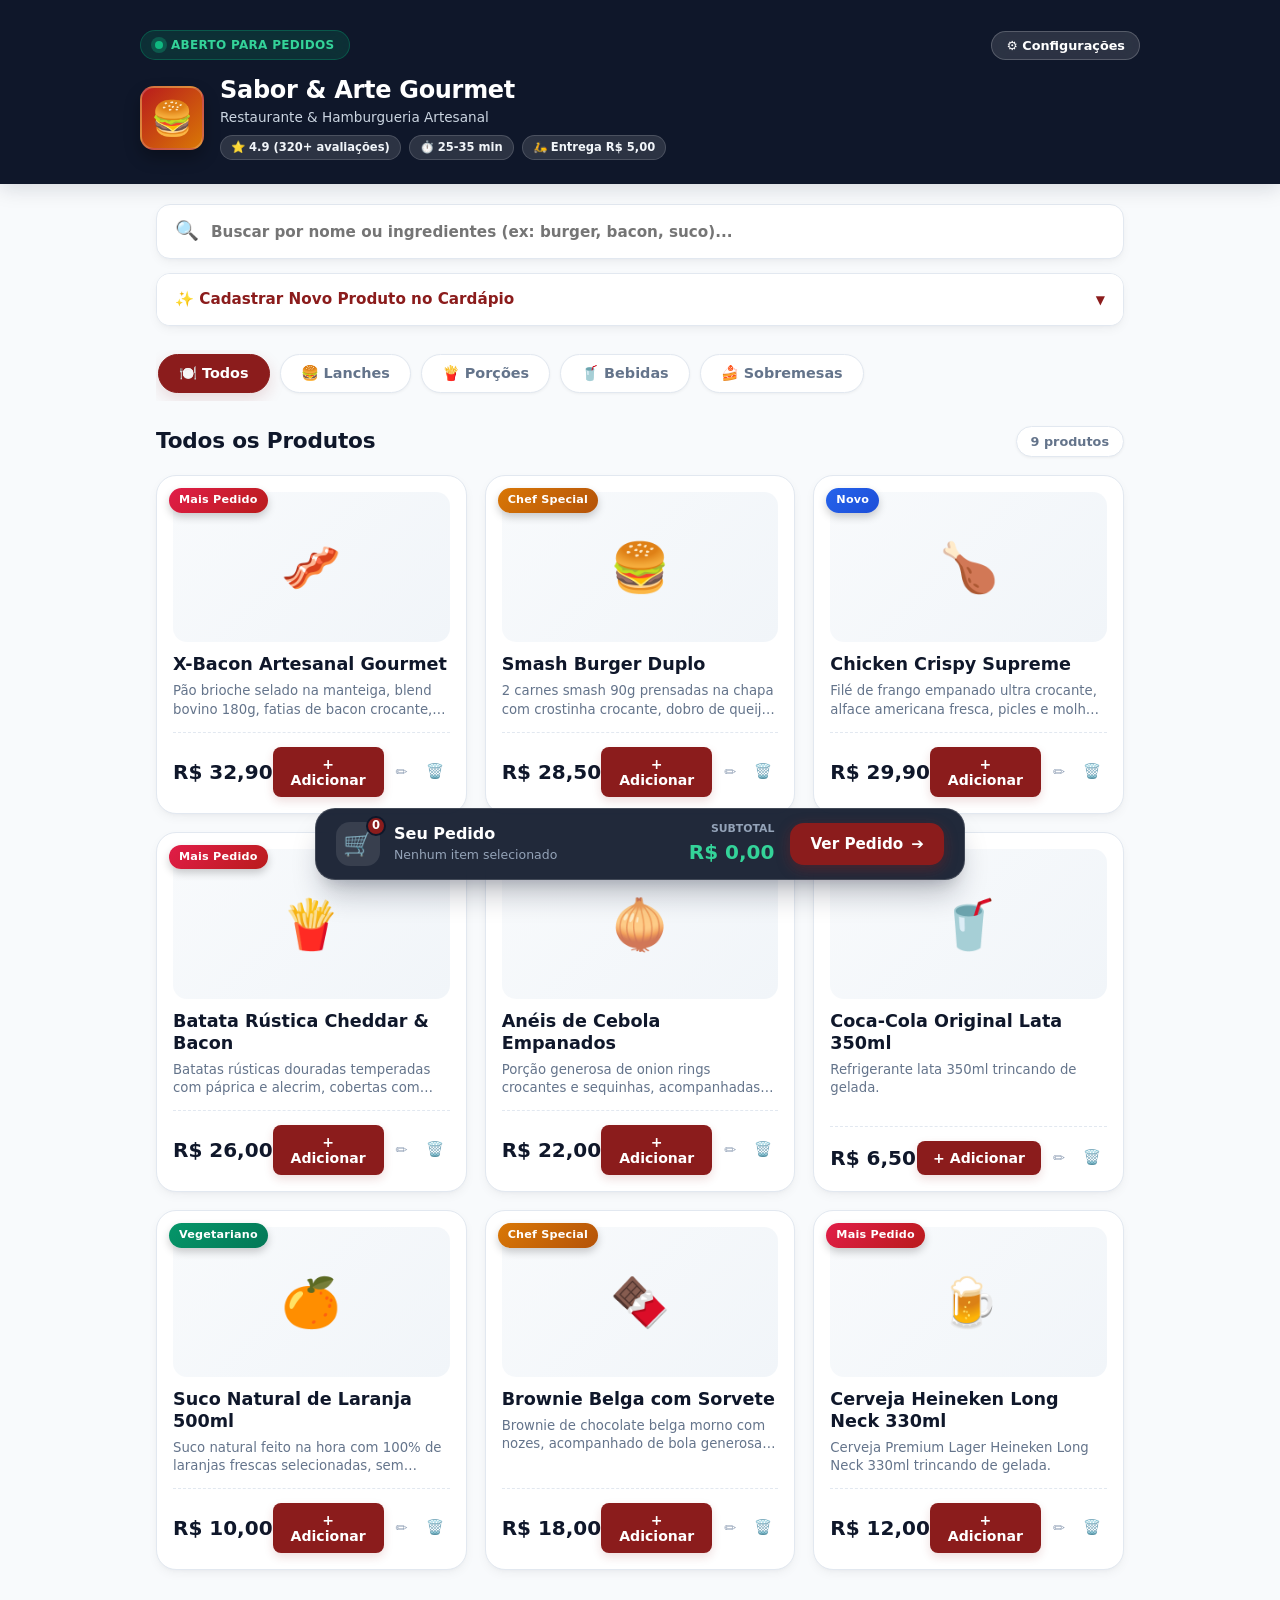
==== commit 43ad9bf1: "Restaura o projeto para o estado das 11:58 de 25/08/2026 (commit 5d67571)" ====
--- a/src/index.html
+++ b/src/index.html
@@ -10,31 +10,6 @@
   <meta name="apple-mobile-web-app-capable" content="yes">
   <meta name="apple-mobile-web-app-status-bar-style" content="black-translucent">
   <meta name="apple-mobile-web-app-title" content="Cardápio Pro">
-
-  <!-- Metatags para Compartilhamento e Preview com Imagem no WhatsApp -->
-  <meta property="og:type" content="website">
-  <meta property="og:url" content="https://pedroj2611.github.io/tetes-de-app-facudade-/">
-  <meta property="og:title" content="Sabor & Arte Gourmet | Cardápio Digital Profissional">
-  <meta property="og:description" content="Cardápio digital empresarial interativo para pedidos rápidos via WhatsApp, visualização de produtos e cálculo de total.">
-  <meta property="og:image" content="https://pedroj2611.github.io/tetes-de-app-facudade-/icons/icon-512.png">
-  <meta property="og:image:secure_url" content="https://pedroj2611.github.io/tetes-de-app-facudade-/icons/icon-512.png">
-  <meta property="og:image:type" content="image/png">
-  <meta property="og:image:width" content="512">
-  <meta property="og:image:height" content="512">
-  <meta property="og:image:alt" content="Sabor & Arte Gourmet">
-  <meta property="og:site_name" content="Sabor & Arte Gourmet">
-
-  <!-- Compatibilidade Legada WhatsApp -->
-  <link rel="image_src" href="https://pedroj2611.github.io/tetes-de-app-facudade-/icons/icon-512.png">
-  <meta itemprop="name" content="Sabor & Arte Gourmet | Cardápio Digital Profissional">
-  <meta itemprop="description" content="Cardápio digital empresarial interativo para pedidos rápidos via WhatsApp.">
-  <meta itemprop="image" content="https://pedroj2611.github.io/tetes-de-app-facudade-/icons/icon-512.png">
-
-  <!-- Twitter Card -->
-  <meta name="twitter:card" content="summary">
-  <meta name="twitter:title" content="Sabor & Arte Gourmet | Cardápio Digital Profissional">
-  <meta name="twitter:description" content="Cardápio digital empresarial interativo para pedidos rápidos via WhatsApp.">
-  <meta name="twitter:image" content="https://pedroj2611.github.io/tetes-de-app-facudade-/icons/icon-512.png">
 
   <link rel="icon" type="image/png" sizes="32x32" href="icons/icon-192.png">
   <link rel="apple-touch-icon" href="icons/icon-192.png">
@@ -391,8 +366,8 @@
           </div>
           <div class="input-grupo">
             <label for="config-whatsapp">Número do WhatsApp (com DDD)</label>
-            <input type="text" id="config-whatsapp" placeholder="Ex: 5579999820686">
-            <small style="color: var(--text-muted); font-size: 0.75rem;">Digite com DDD (ex: 5579999820686 ou 79999820686)</small>
+            <input type="text" id="config-whatsapp" placeholder="Ex: 5579999999999">
+            <small style="color: var(--text-muted); font-size: 0.75rem;">Digite apenas números com código do país (ex: 5579999999999)</small>
           </div>
           <div class="input-grupo">
             <label for="config-taxa-entrega">Taxa Padrão de Entrega (R$)</label>
@@ -441,7 +416,8 @@
     }
   </script>
 
-  <!-- CONTROLLER PRINCIPAL (ARQUITETURA MVC) -->
+  <!-- CONTROLLER PRINCIPAL (MVC) -->
   <script type="module" src="js/controllers/AppController.js"></script>
+  <script src="app.js"></script>
 </body>
 </html>
--- a/src/css/base.css
+++ b/src/css/base.css
@@ -63,11 +63,6 @@
   -webkit-font-smoothing: antialiased;
 }
 
-body.modal-aberto {
-  overflow: hidden;
-  touch-action: none;
-}
-
 .app-container {
   max-width: 1000px;
   margin: 0 auto;
--- a/src/css/components.css
+++ b/src/css/components.css
@@ -777,50 +777,3 @@
   background: var(--primary-hover);
   transform: translateY(-2px);
 }
-
-@media (max-width: 540px) {
-  .barra-flutuante {
-    bottom: calc(12px + env(safe-area-inset-bottom, 0px));
-    padding: 0 10px;
-  }
-
-  .barra-container {
-    padding: 10px 14px;
-    gap: 8px;
-  }
-
-  .barra-info {
-    gap: 10px;
-    min-width: 0;
-  }
-
-  .carrinho-icone-box {
-    width: 38px;
-    height: 38px;
-    font-size: 1.2rem;
-    flex-shrink: 0;
-  }
-
-  .carrinho-titulo {
-    font-size: 0.88rem;
-    white-space: nowrap;
-  }
-
-  .carrinho-detalhe {
-    font-size: 0.72rem;
-  }
-
-  .barra-acoes {
-    gap: 10px;
-    flex-shrink: 0;
-  }
-
-  .total-valor {
-    font-size: 1.1rem;
-  }
-
-  .btn-finalizar-pedido {
-    padding: 10px 14px;
-    font-size: 0.85rem;
-  }
-}
--- a/src/css/modals.css
+++ b/src/css/modals.css
@@ -6,25 +6,16 @@
   border: none;
   border-radius: var(--radius-lg);
   padding: 0;
-  width: 94%;
-  max-width: 520px;
+  width: 92%;
+  max-width: 540px;
   margin: auto;
   box-shadow: var(--shadow-float);
   background: #ffffff;
-  max-height: 90vh;
-  max-height: 90dvh;
   overflow: hidden;
-}
-
-.modal-dialog[open] {
-  display: flex;
-  flex-direction: column;
 }
 
 .modal-dialog.modal-small {
   max-width: 400px;
-  max-height: 80vh;
-  max-height: 80dvh;
 }
 
 .modal-dialog::backdrop {
@@ -36,22 +27,16 @@
 .modal-content {
   display: flex;
   flex-direction: column;
-  height: 100%;
-  max-height: 90vh;
-  max-height: 90dvh;
-  min-height: 0;
-  overflow: hidden;
+  max-height: 88vh;
 }
 
 .modal-header {
-  padding: 16px 20px;
+  padding: 18px 22px;
   border-bottom: 1px solid var(--border);
   display: flex;
   justify-content: space-between;
   align-items: center;
   background: #ffffff;
-  flex-shrink: 0;
-  z-index: 10;
 }
 
 .modal-header-title {
@@ -66,13 +51,13 @@
 
 .modal-header h3 {
   font-family: var(--font-heading);
-  font-size: 1.15rem;
+  font-size: 1.2rem;
   font-weight: 800;
   color: var(--dark);
 }
 
 .modal-sub {
-  font-size: 0.78rem;
+  font-size: 0.8rem;
   color: var(--text-muted);
 }
 
@@ -97,13 +82,9 @@
 }
 
 .modal-body {
-  padding: 20px;
+  padding: 22px;
   overflow-y: auto;
-  -webkit-overflow-scrolling: touch;
-  overscroll-behavior: contain;
-  flex: 1 1 auto;
-  min-height: 0;
-  touch-action: pan-y;
+  flex: 1;
 }
 
 .pedido-itens-lista {
@@ -117,38 +98,34 @@
   display: flex;
   align-items: center;
   justify-content: space-between;
-  padding: 12px 14px;
+  padding: 12px 16px;
   background: #f8fafc;
   border-radius: var(--radius-md);
   border: 1.5px solid var(--border);
-  gap: 10px;
+  gap: 12px;
 }
 
 .modal-item-detalhes {
   flex: 1;
-  min-width: 0;
 }
 
 .modal-item-nome {
-  font-size: 0.9rem;
-  font-weight: 700;
-  color: var(--dark);
-  white-space: nowrap;
-  overflow: hidden;
-  text-overflow: ellipsis;
+  font-size: 0.92rem;
+  font-weight: 700;
+  color: var(--dark);
 }
 
 .modal-item-unit {
-  font-size: 0.76rem;
+  font-size: 0.78rem;
   color: var(--text-muted);
 }
 
 .modal-item-subtotal {
   font-family: var(--font-heading);
-  font-size: 0.95rem;
-  font-weight: 800;
-  color: var(--dark);
-  min-width: 65px;
+  font-size: 1rem;
+  font-weight: 800;
+  color: var(--dark);
+  min-width: 70px;
   text-align: right;
 }
 
@@ -159,9 +136,9 @@
 
 .form-titulo {
   font-family: var(--font-heading);
-  font-size: 0.95rem;
-  font-weight: 800;
-  margin-bottom: 12px;
+  font-size: 1rem;
+  font-weight: 800;
+  margin-bottom: 14px;
   color: var(--dark);
 }
 
@@ -202,7 +179,7 @@
   background: #f0fdf4;
   border: 1.5px dashed #4ade80;
   border-radius: var(--radius-md);
-  padding: 12px 14px;
+  padding: 12px 16px;
   display: flex;
   align-items: center;
   justify-content: space-between;
@@ -212,22 +189,19 @@
 .pix-info {
   display: flex;
   flex-direction: column;
-  min-width: 0;
-  overflow: hidden;
 }
 
 .pix-badge {
-  font-size: 0.7rem;
+  font-size: 0.72rem;
   font-weight: 800;
   color: #166534;
   text-transform: uppercase;
 }
 
 .pix-chave {
-  font-size: 0.85rem;
-  font-weight: 700;
-  color: var(--dark);
-  word-break: break-all;
+  font-size: 0.9rem;
+  font-weight: 700;
+  color: var(--dark);
 }
 
 .btn-copiar {
@@ -236,11 +210,10 @@
   border: none;
   padding: 6px 12px;
   border-radius: var(--radius-sm);
-  font-size: 0.76rem;
+  font-size: 0.78rem;
   font-weight: 700;
   cursor: pointer;
   transition: var(--transition);
-  flex-shrink: 0;
 }
 
 .btn-copiar:hover {
@@ -248,33 +221,31 @@
 }
 
 .modal-footer {
-  padding: 16px 20px;
+  padding: 18px 22px;
   border-top: 1px solid var(--border);
   background: #f8fafc;
-  flex-shrink: 0;
-  z-index: 10;
 }
 
 .resumo-valores {
-  margin-bottom: 14px;
+  margin-bottom: 16px;
 }
 
 .resumo-linha {
   display: flex;
   justify-content: space-between;
-  font-size: 0.88rem;
+  font-size: 0.9rem;
   color: var(--text-muted);
-  margin-bottom: 5px;
+  margin-bottom: 6px;
 }
 
 .total-destaque-linha {
   font-family: var(--font-heading);
-  font-size: 1.2rem;
+  font-size: 1.25rem;
   font-weight: 900;
   color: var(--dark);
   border-top: 1.5px dashed var(--border);
-  padding-top: 8px;
-  margin-top: 8px;
+  padding-top: 10px;
+  margin-top: 10px;
 }
 
 .preco-verde {
@@ -283,16 +254,16 @@
 
 .botoes-modal {
   display: flex;
-  gap: 10px;
+  gap: 12px;
 }
 
 .btn-esvaziar {
   background: transparent;
   color: #ef4444;
   border: 1.5px solid #fca5a5;
-  padding: 11px 16px;
+  padding: 12px 16px;
   border-radius: var(--radius-sm);
-  font-size: 0.88rem;
+  font-size: 0.9rem;
   font-weight: 700;
   cursor: pointer;
   transition: var(--transition);
@@ -309,7 +280,7 @@
   border: none;
   padding: 12px 18px;
   border-radius: var(--radius-sm);
-  font-size: 0.92rem;
+  font-size: 0.95rem;
   font-weight: 800;
   cursor: pointer;
   display: flex;
@@ -327,97 +298,30 @@
 
 .toast-aviso {
   position: fixed;
-  bottom: 85px;
+  bottom: 95px;
   left: 50%;
   transform: translateX(-50%) translateY(40px);
-  background: rgba(15, 23, 42, 0.96);
-  backdrop-filter: blur(12px);
+  background: rgba(15, 23, 42, 0.95);
+  backdrop-filter: blur(8px);
   color: #ffffff;
   padding: 12px 22px;
   border-radius: var(--radius-full);
   font-size: 0.88rem;
   font-weight: 700;
-  box-shadow: 0 10px 30px rgba(0, 0, 0, 0.35);
+  box-shadow: var(--shadow-float);
   opacity: 0;
   pointer-events: none;
   transition: all 0.25s cubic-bezier(0.16, 1, 0.3, 1);
-  z-index: 99999;
+  z-index: 100;
   display: flex;
   align-items: center;
   gap: 10px;
-  border: 1px solid rgba(255, 255, 255, 0.2);
-  width: max-content;
-  max-width: 90vw;
-  text-align: center;
+  border: 1px solid rgba(255, 255, 255, 0.15);
 }
 
 .toast-aviso.show {
   transform: translateX(-50%) translateY(0);
   opacity: 1;
-}
-
-.input-erro {
-  border-color: #ef4444 !important;
-  background-color: #fef2f2 !important;
-  box-shadow: 0 0 0 3px rgba(239, 68, 68, 0.25) !important;
-  animation: shake 0.35s ease-in-out;
-}
-
-@keyframes shake {
-  0%, 100% { transform: translateX(0); }
-  20%, 60% { transform: translateX(-6px); }
-  40%, 80% { transform: translateX(6px); }
-}
-
-/* ==========================================================================
-   ADAPTAÇÃO RESPONSIVA PARA DISPOSITIVOS MÓVEIS (CELULAR)
-   ========================================================================== */
-@media (max-width: 640px) {
-  .modal-dialog {
-    width: 100%;
-    max-width: 100%;
-    margin: auto 0 0 0;
-    border-bottom-left-radius: 0;
-    border-bottom-right-radius: 0;
-    border-top-left-radius: 24px;
-    border-top-right-radius: 24px;
-    max-height: 92vh;
-    max-height: 92dvh;
-  }
-
-  .modal-dialog.modal-small {
-    margin: auto;
-    border-radius: var(--radius-lg);
-    width: 90%;
-    max-width: 380px;
-    max-height: 85vh;
-  }
-
-  .modal-content {
-    max-height: 92vh;
-    max-height: 92dvh;
-  }
-
-  .modal-header {
-    padding: 14px 18px;
-  }
-
-  .modal-body {
-    padding: 16px 18px;
-  }
-
-  .modal-footer {
-    padding: 14px 18px calc(16px + env(safe-area-inset-bottom, 0px)) 18px;
-  }
-
-  .botoes-modal {
-    gap: 8px;
-  }
-
-  .btn-whatsapp-empresa {
-    padding: 13px 14px;
-    font-size: 0.88rem;
-  }
 }
 
 @keyframes slideUp {
--- a/src/style.css
+++ b/src/style.css
@@ -64,11 +64,6 @@
   -webkit-font-smoothing: antialiased;
 }
 
-body.modal-aberto {
-  overflow: hidden;
-  touch-action: none;
-}
-
 .app-container {
   max-width: 1000px;
   margin: 0 auto;
@@ -857,53 +852,6 @@
   transform: translateY(-2px);
 }
 
-@media (max-width: 540px) {
-  .barra-flutuante {
-    bottom: calc(12px + env(safe-area-inset-bottom, 0px));
-    padding: 0 10px;
-  }
-
-  .barra-container {
-    padding: 10px 14px;
-    gap: 8px;
-  }
-
-  .barra-info {
-    gap: 10px;
-    min-width: 0;
-  }
-
-  .carrinho-icone-box {
-    width: 38px;
-    height: 38px;
-    font-size: 1.2rem;
-    flex-shrink: 0;
-  }
-
-  .carrinho-titulo {
-    font-size: 0.88rem;
-    white-space: nowrap;
-  }
-
-  .carrinho-detalhe {
-    font-size: 0.72rem;
-  }
-
-  .barra-acoes {
-    gap: 10px;
-    flex-shrink: 0;
-  }
-
-  .total-valor {
-    font-size: 1.1rem;
-  }
-
-  .btn-finalizar-pedido {
-    padding: 10px 14px;
-    font-size: 0.85rem;
-  }
-}
-
 
 /* --- modals.css --- */
 /* ==========================================================================
@@ -914,25 +862,16 @@
   border: none;
   border-radius: var(--radius-lg);
   padding: 0;
-  width: 94%;
-  max-width: 520px;
+  width: 92%;
+  max-width: 540px;
   margin: auto;
   box-shadow: var(--shadow-float);
   background: #ffffff;
-  max-height: 90vh;
-  max-height: 90dvh;
   overflow: hidden;
-}
-
-.modal-dialog[open] {
-  display: flex;
-  flex-direction: column;
 }
 
 .modal-dialog.modal-small {
   max-width: 400px;
-  max-height: 80vh;
-  max-height: 80dvh;
 }
 
 .modal-dialog::backdrop {
@@ -944,22 +883,16 @@
 .modal-content {
   display: flex;
   flex-direction: column;
-  height: 100%;
-  max-height: 90vh;
-  max-height: 90dvh;
-  min-height: 0;
-  overflow: hidden;
+  max-height: 88vh;
 }
 
 .modal-header {
-  padding: 16px 20px;
+  padding: 18px 22px;
   border-bottom: 1px solid var(--border);
   display: flex;
   justify-content: space-between;
   align-items: center;
   background: #ffffff;
-  flex-shrink: 0;
-  z-index: 10;
 }
 
 .modal-header-title {
@@ -974,13 +907,13 @@
 
 .modal-header h3 {
   font-family: var(--font-heading);
-  font-size: 1.15rem;
+  font-size: 1.2rem;
   font-weight: 800;
   color: var(--dark);
 }
 
 .modal-sub {
-  font-size: 0.78rem;
+  font-size: 0.8rem;
   color: var(--text-muted);
 }
 
@@ -1005,13 +938,9 @@
 }
 
 .modal-body {
-  padding: 20px;
+  padding: 22px;
   overflow-y: auto;
-  -webkit-overflow-scrolling: touch;
-  overscroll-behavior: contain;
-  flex: 1 1 auto;
-  min-height: 0;
-  touch-action: pan-y;
+  flex: 1;
 }
 
 .pedido-itens-lista {
@@ -1025,38 +954,34 @@
   display: flex;
   align-items: center;
   justify-content: space-between;
-  padding: 12px 14px;
+  padding: 12px 16px;
   background: #f8fafc;
   border-radius: var(--radius-md);
   border: 1.5px solid var(--border);
-  gap: 10px;
+  gap: 12px;
 }
 
 .modal-item-detalhes {
   flex: 1;
-  min-width: 0;
 }
 
 .modal-item-nome {
-  font-size: 0.9rem;
-  font-weight: 700;
-  color: var(--dark);
-  white-space: nowrap;
-  overflow: hidden;
-  text-overflow: ellipsis;
+  font-size: 0.92rem;
+  font-weight: 700;
+  color: var(--dark);
 }
 
 .modal-item-unit {
-  font-size: 0.76rem;
+  font-size: 0.78rem;
   color: var(--text-muted);
 }
 
 .modal-item-subtotal {
   font-family: var(--font-heading);
-  font-size: 0.95rem;
-  font-weight: 800;
-  color: var(--dark);
-  min-width: 65px;
+  font-size: 1rem;
+  font-weight: 800;
+  color: var(--dark);
+  min-width: 70px;
   text-align: right;
 }
 
@@ -1067,9 +992,9 @@
 
 .form-titulo {
   font-family: var(--font-heading);
-  font-size: 0.95rem;
-  font-weight: 800;
-  margin-bottom: 12px;
+  font-size: 1rem;
+  font-weight: 800;
+  margin-bottom: 14px;
   color: var(--dark);
 }
 
@@ -1110,7 +1035,7 @@
   background: #f0fdf4;
   border: 1.5px dashed #4ade80;
   border-radius: var(--radius-md);
-  padding: 12px 14px;
+  padding: 12px 16px;
   display: flex;
   align-items: center;
   justify-content: space-between;
@@ -1120,22 +1045,19 @@
 .pix-info {
   display: flex;
   flex-direction: column;
-  min-width: 0;
-  overflow: hidden;
 }
 
 .pix-badge {
-  font-size: 0.7rem;
+  font-size: 0.72rem;
   font-weight: 800;
   color: #166534;
   text-transform: uppercase;
 }
 
 .pix-chave {
-  font-size: 0.85rem;
-  font-weight: 700;
-  color: var(--dark);
-  word-break: break-all;
+  font-size: 0.9rem;
+  font-weight: 700;
+  color: var(--dark);
 }
 
 .btn-copiar {
@@ -1144,11 +1066,10 @@
   border: none;
   padding: 6px 12px;
   border-radius: var(--radius-sm);
-  font-size: 0.76rem;
-  font-weight: 700;
-  cursor: pointer;
-  transition: var(--transition);
-  flex-shrink: 0;
+  font-size: 0.78rem;
+  font-weight: 700;
+  cursor: pointer;
+  transition: var(--transition);
 }
 
 .btn-copiar:hover {
@@ -1156,33 +1077,31 @@
 }
 
 .modal-footer {
-  padding: 16px 20px;
+  padding: 18px 22px;
   border-top: 1px solid var(--border);
   background: #f8fafc;
-  flex-shrink: 0;
-  z-index: 10;
 }
 
 .resumo-valores {
-  margin-bottom: 14px;
+  margin-bottom: 16px;
 }
 
 .resumo-linha {
   display: flex;
   justify-content: space-between;
-  font-size: 0.88rem;
+  font-size: 0.9rem;
   color: var(--text-muted);
-  margin-bottom: 5px;
+  margin-bottom: 6px;
 }
 
 .total-destaque-linha {
   font-family: var(--font-heading);
-  font-size: 1.2rem;
+  font-size: 1.25rem;
   font-weight: 900;
   color: var(--dark);
   border-top: 1.5px dashed var(--border);
-  padding-top: 8px;
-  margin-top: 8px;
+  padding-top: 10px;
+  margin-top: 10px;
 }
 
 .preco-verde {
@@ -1191,16 +1110,16 @@
 
 .botoes-modal {
   display: flex;
-  gap: 10px;
+  gap: 12px;
 }
 
 .btn-esvaziar {
   background: transparent;
   color: #ef4444;
   border: 1.5px solid #fca5a5;
-  padding: 11px 16px;
+  padding: 12px 16px;
   border-radius: var(--radius-sm);
-  font-size: 0.88rem;
+  font-size: 0.9rem;
   font-weight: 700;
   cursor: pointer;
   transition: var(--transition);
@@ -1217,7 +1136,7 @@
   border: none;
   padding: 12px 18px;
   border-radius: var(--radius-sm);
-  font-size: 0.92rem;
+  font-size: 0.95rem;
   font-weight: 800;
   cursor: pointer;
   display: flex;
@@ -1235,97 +1154,30 @@
 
 .toast-aviso {
   position: fixed;
-  bottom: 85px;
+  bottom: 95px;
   left: 50%;
   transform: translateX(-50%) translateY(40px);
-  background: rgba(15, 23, 42, 0.96);
-  backdrop-filter: blur(12px);
+  background: rgba(15, 23, 42, 0.95);
+  backdrop-filter: blur(8px);
   color: #ffffff;
   padding: 12px 22px;
   border-radius: var(--radius-full);
   font-size: 0.88rem;
   font-weight: 700;
-  box-shadow: 0 10px 30px rgba(0, 0, 0, 0.35);
+  box-shadow: var(--shadow-float);
   opacity: 0;
   pointer-events: none;
   transition: all 0.25s cubic-bezier(0.16, 1, 0.3, 1);
-  z-index: 99999;
+  z-index: 100;
   display: flex;
   align-items: center;
   gap: 10px;
-  border: 1px solid rgba(255, 255, 255, 0.2);
-  width: max-content;
-  max-width: 90vw;
-  text-align: center;
+  border: 1px solid rgba(255, 255, 255, 0.15);
 }
 
 .toast-aviso.show {
   transform: translateX(-50%) translateY(0);
   opacity: 1;
-}
-
-.input-erro {
-  border-color: #ef4444 !important;
-  background-color: #fef2f2 !important;
-  box-shadow: 0 0 0 3px rgba(239, 68, 68, 0.25) !important;
-  animation: shake 0.35s ease-in-out;
-}
-
-@keyframes shake {
-  0%, 100% { transform: translateX(0); }
-  20%, 60% { transform: translateX(-6px); }
-  40%, 80% { transform: translateX(6px); }
-}
-
-/* ==========================================================================
-   ADAPTAÇÃO RESPONSIVA PARA DISPOSITIVOS MÓVEIS (CELULAR)
-   ========================================================================== */
-@media (max-width: 640px) {
-  .modal-dialog {
-    width: 100%;
-    max-width: 100%;
-    margin: auto 0 0 0;
-    border-bottom-left-radius: 0;
-    border-bottom-right-radius: 0;
-    border-top-left-radius: 24px;
-    border-top-right-radius: 24px;
-    max-height: 92vh;
-    max-height: 92dvh;
-  }
-
-  .modal-dialog.modal-small {
-    margin: auto;
-    border-radius: var(--radius-lg);
-    width: 90%;
-    max-width: 380px;
-    max-height: 85vh;
-  }
-
-  .modal-content {
-    max-height: 92vh;
-    max-height: 92dvh;
-  }
-
-  .modal-header {
-    padding: 14px 18px;
-  }
-
-  .modal-body {
-    padding: 16px 18px;
-  }
-
-  .modal-footer {
-    padding: 14px 18px calc(16px + env(safe-area-inset-bottom, 0px)) 18px;
-  }
-
-  .botoes-modal {
-    gap: 8px;
-  }
-
-  .btn-whatsapp-empresa {
-    padding: 13px 14px;
-    font-size: 0.88rem;
-  }
 }
 
 @keyframes slideUp {
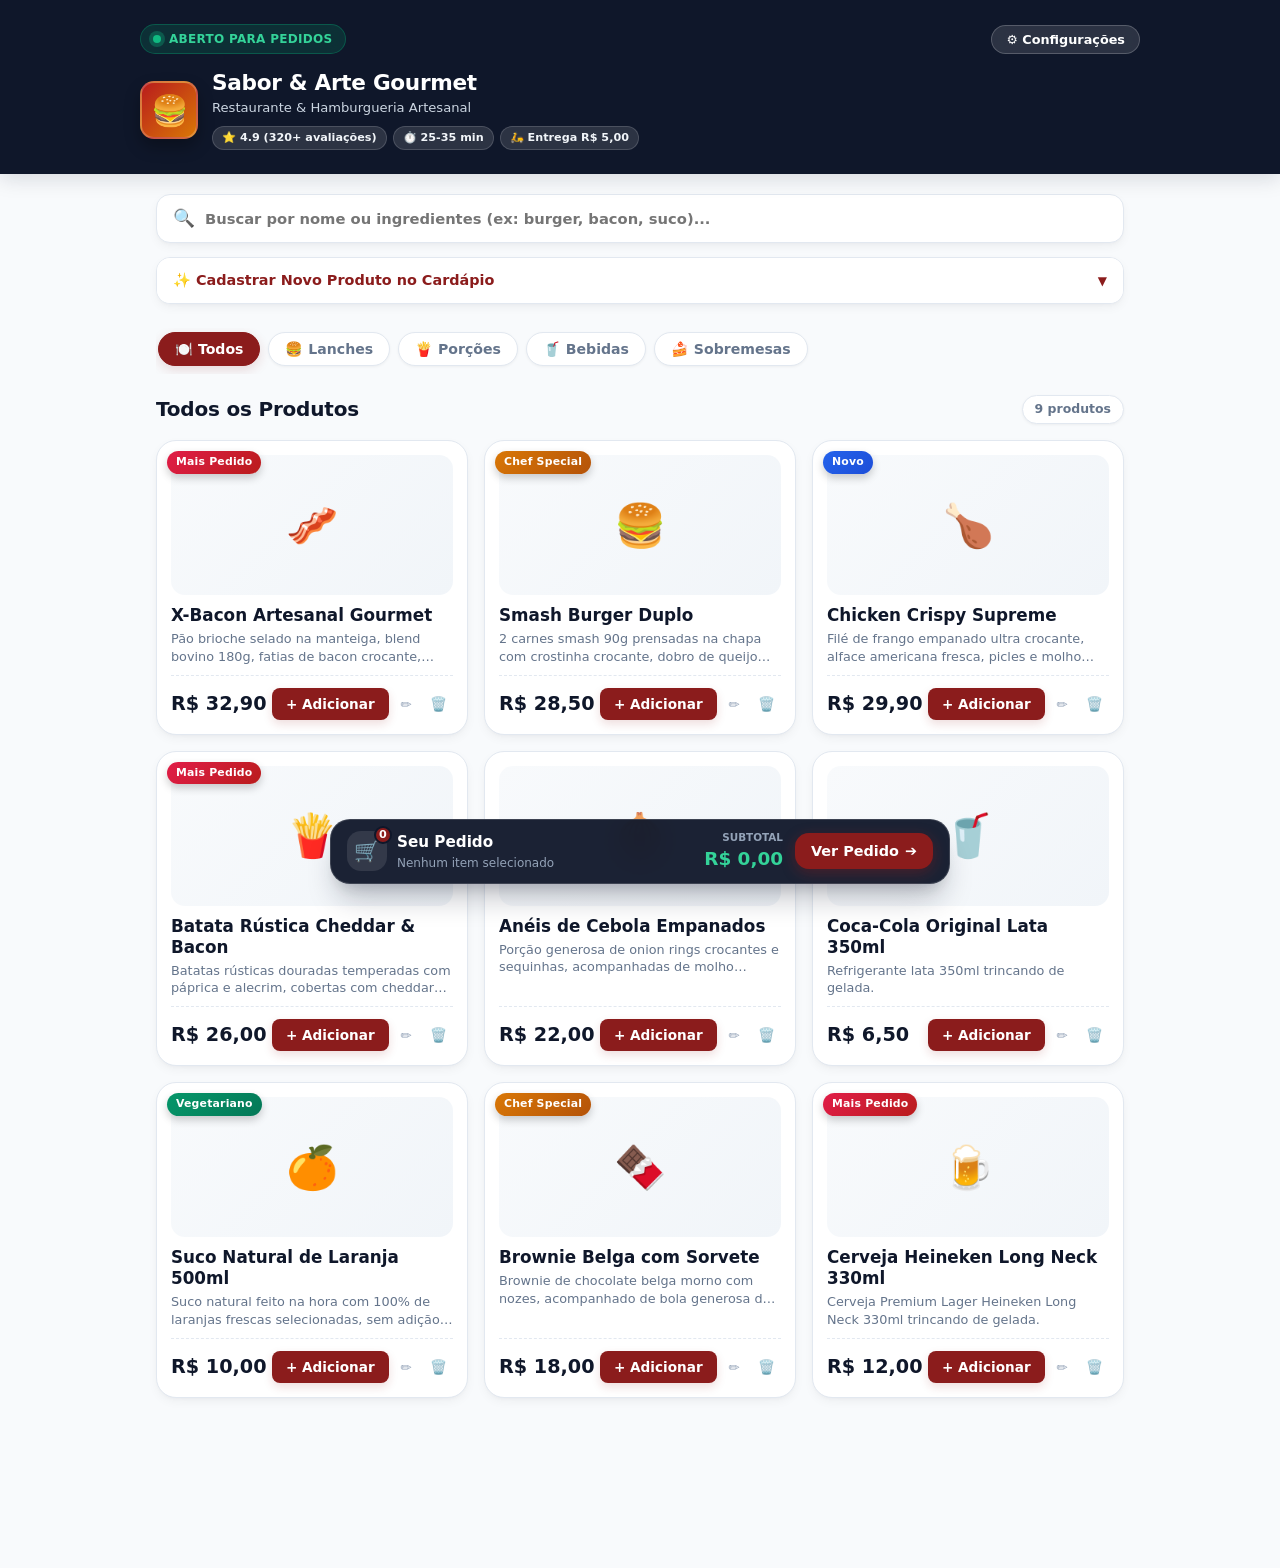
==== commit ef8aa202: "Corrige conflito de imports CSS, otimiza layout responsivo e atualiza cache do Service Worker v6" ====
--- a/src/index.html
+++ b/src/index.html
@@ -24,7 +24,6 @@
   <link rel="stylesheet" href="css/base.css">
   <link rel="stylesheet" href="css/components.css">
   <link rel="stylesheet" href="css/modals.css">
-  <link rel="stylesheet" href="style.css">
 </head>
 <body>
 
--- a/src/css/base.css
+++ b/src/css/base.css
@@ -41,13 +41,19 @@
   --transition: all 0.22s cubic-bezier(0.4, 0, 0.2, 1);
 }
 
-/* RESET E BASE */
-* {
+/* RESET E PREVENÇÃO DE OVERFLOW */
+*, *::before, *::after {
   margin: 0;
   padding: 0;
   box-sizing: border-box;
   font-family: var(--font-body);
   -webkit-tap-highlight-color: transparent;
+}
+
+html, body {
+  width: 100%;
+  max-width: 100%;
+  overflow-x: hidden;
 }
 
 html {
@@ -63,8 +69,13 @@
   -webkit-font-smoothing: antialiased;
 }
 
+body.modal-open {
+  overflow: hidden;
+}
+
 .app-container {
   max-width: 1000px;
   margin: 0 auto;
   padding: 20px 16px;
+  width: 100%;
 }
--- a/src/css/components.css
+++ b/src/css/components.css
@@ -7,9 +7,10 @@
   position: relative;
   background: var(--dark);
   color: #ffffff;
-  padding: 30px 20px 24px 20px;
+  padding: 24px 16px;
   overflow: hidden;
   box-shadow: 0 4px 20px rgba(15, 23, 42, 0.15);
+  width: 100%;
 }
 
 .header-banner-bg {
@@ -21,14 +22,14 @@
   background-image: url('https://images.unsplash.com/photo-1555396273-367ea4eb4db5?auto=format&fit=crop&w=1200&q=80');
   background-size: cover;
   background-position: center;
-  filter: blur(3px) brightness(0.45);
+  filter: blur(3px) brightness(0.4);
   transform: scale(1.05);
 }
 
 .header-overlay {
   position: absolute;
   inset: 0;
-  background: linear-gradient(180deg, rgba(15, 23, 42, 0.7) 0%, rgba(15, 23, 42, 0.95) 100%);
+  background: linear-gradient(180deg, rgba(15, 23, 42, 0.75) 0%, rgba(15, 23, 42, 0.95) 100%);
 }
 
 .header-container {
@@ -46,6 +47,7 @@
   justify-content: space-between;
   align-items: center;
   gap: 12px;
+  width: 100%;
 }
 
 .status-box {
@@ -55,7 +57,7 @@
   background: rgba(5, 150, 105, 0.2);
   border: 1px solid rgba(5, 150, 105, 0.4);
   backdrop-filter: blur(8px);
-  padding: 5px 14px;
+  padding: 5px 12px;
   border-radius: var(--radius-full);
 }
 
@@ -66,6 +68,7 @@
   border-radius: 50%;
   box-shadow: 0 0 0 4px rgba(16, 185, 129, 0.3);
   animation: pulse 2s infinite;
+  flex-shrink: 0;
 }
 
 .status-label {
@@ -74,6 +77,7 @@
   color: #34d399;
   letter-spacing: 0.3px;
   text-transform: uppercase;
+  white-space: nowrap;
 }
 
 .btn-config-loja {
@@ -87,6 +91,7 @@
   cursor: pointer;
   backdrop-filter: blur(8px);
   transition: var(--transition);
+  white-space: nowrap;
 }
 
 .btn-config-loja:hover {
@@ -97,13 +102,13 @@
 .brand-box {
   display: flex;
   align-items: center;
-  gap: 16px;
+  gap: 14px;
 }
 
 .brand-logo-wrapper {
   background: linear-gradient(135deg, #b91c1c, #d97706);
-  width: 64px;
-  height: 64px;
+  width: 58px;
+  height: 58px;
   border-radius: var(--radius-md);
   display: flex;
   align-items: center;
@@ -114,18 +119,19 @@
 }
 
 .brand-logo {
-  font-size: 34px;
+  font-size: 30px;
 }
 
 .brand-texts {
   display: flex;
   flex-direction: column;
   gap: 2px;
+  overflow: hidden;
 }
 
 .brand-name {
   font-family: var(--font-heading);
-  font-size: 1.5rem;
+  font-size: 1.35rem;
   font-weight: 800;
   color: #ffffff;
   line-height: 1.2;
@@ -133,7 +139,7 @@
 }
 
 .brand-segment {
-  font-size: 0.85rem;
+  font-size: 0.82rem;
   color: #cbd5e1;
   font-weight: 500;
 }
@@ -141,7 +147,7 @@
 .brand-badges {
   display: flex;
   flex-wrap: wrap;
-  gap: 8px;
+  gap: 6px;
   margin-top: 6px;
 }
 
@@ -149,10 +155,11 @@
   background: rgba(255, 255, 255, 0.12);
   border: 1px solid rgba(255, 255, 255, 0.15);
   color: #f1f5f9;
-  font-size: 0.72rem;
+  font-size: 0.7rem;
   font-weight: 600;
-  padding: 3px 10px;
+  padding: 3px 9px;
   border-radius: var(--radius-full);
+  white-space: nowrap;
 }
 
 /* CONTROLES E BUSCA */
@@ -161,18 +168,20 @@
   display: flex;
   flex-direction: column;
   gap: 14px;
+  width: 100%;
 }
 
 .search-bar-wrapper {
   background: #ffffff;
   border: 1.5px solid var(--border);
   border-radius: var(--radius-md);
-  padding: 12px 18px;
-  display: flex;
-  align-items: center;
-  gap: 12px;
+  padding: 10px 16px;
+  display: flex;
+  align-items: center;
+  gap: 10px;
   box-shadow: var(--shadow-card);
   transition: var(--transition);
+  width: 100%;
 }
 
 .search-bar-wrapper:focus-within {
@@ -181,18 +190,20 @@
 }
 
 .search-icon {
-  font-size: 1.2rem;
+  font-size: 1.1rem;
   color: var(--text-muted);
+  flex-shrink: 0;
 }
 
 .search-bar-wrapper input {
   flex: 1;
   border: none;
   background: transparent;
-  font-size: 0.95rem;
+  font-size: 0.92rem;
   color: var(--text-main);
   outline: none;
   font-weight: 600;
+  width: 100%;
 }
 
 .btn-clear {
@@ -207,6 +218,7 @@
   align-items: center;
   justify-content: center;
   font-weight: bold;
+  flex-shrink: 0;
   transition: var(--transition);
 }
 
@@ -223,11 +235,12 @@
   box-shadow: var(--shadow-card);
   overflow: hidden;
   transition: var(--transition);
+  width: 100%;
 }
 
 .summary-btn {
-  padding: 14px 18px;
-  font-size: 0.95rem;
+  padding: 12px 16px;
+  font-size: 0.9rem;
   font-weight: 700;
   color: var(--primary);
   cursor: pointer;
@@ -258,7 +271,7 @@
 }
 
 .form-cadastro-item {
-  padding: 18px;
+  padding: 16px;
   border-top: 1px solid var(--border);
   background: #fcfcfc;
 }
@@ -267,7 +280,7 @@
   display: grid;
   grid-template-columns: 1fr;
   gap: 12px;
-  margin-bottom: 16px;
+  margin-bottom: 14px;
 }
 
 @media (min-width: 640px) {
@@ -293,13 +306,14 @@
 
 .form-field input,
 .form-field select {
-  padding: 10px 14px;
+  padding: 9px 12px;
   border: 1.5px solid var(--border);
   border-radius: var(--radius-sm);
-  font-size: 0.9rem;
+  font-size: 0.88rem;
   outline: none;
   background: #ffffff;
   transition: var(--transition);
+  width: 100%;
 }
 
 .form-field input:focus,
@@ -312,9 +326,9 @@
   background: var(--dark);
   color: #ffffff;
   border: none;
-  padding: 12px 20px;
+  padding: 11px 18px;
   border-radius: var(--radius-sm);
-  font-size: 0.9rem;
+  font-size: 0.88rem;
   font-weight: 700;
   cursor: pointer;
   transition: var(--transition);
@@ -328,15 +342,17 @@
 
 /* CATEGORIAS */
 .categorias-nav {
-  margin-bottom: 24px;
+  margin-bottom: 20px;
+  width: 100%;
 }
 
 .categorias-lista {
   display: flex;
-  gap: 10px;
+  gap: 8px;
   overflow-x: auto;
   padding: 4px 2px 8px 2px;
   scrollbar-width: none;
+  -webkit-overflow-scrolling: touch;
 }
 
 .categorias-lista::-webkit-scrollbar {
@@ -346,15 +362,16 @@
 .tab-btn {
   background: #ffffff;
   border: 1.5px solid var(--border);
-  padding: 10px 20px;
+  padding: 8px 16px;
   border-radius: var(--radius-full);
-  font-size: 0.9rem;
+  font-size: 0.88rem;
   font-weight: 700;
   color: var(--text-muted);
   cursor: pointer;
   white-space: nowrap;
   transition: var(--transition);
   box-shadow: var(--shadow-sm);
+  flex-shrink: 0;
 }
 
 .tab-btn:hover {
@@ -367,44 +384,47 @@
   background: var(--primary);
   color: #ffffff;
   border-color: var(--primary);
-  box-shadow: 0 6px 16px var(--primary-glow);
+  box-shadow: 0 4px 12px var(--primary-glow);
 }
 
 /* GRID DE PRODUTOS & CARDS */
 .cardapio-section {
   margin-bottom: 30px;
+  width: 100%;
 }
 
 .section-title-row {
   display: flex;
   justify-content: space-between;
   align-items: center;
-  margin-bottom: 18px;
+  margin-bottom: 16px;
 }
 
 .section-title-row h2 {
   font-family: var(--font-heading);
-  font-size: 1.35rem;
+  font-size: 1.25rem;
   font-weight: 800;
   color: var(--dark);
   letter-spacing: -0.2px;
 }
 
 .badge-count {
-  font-size: 0.8rem;
+  font-size: 0.78rem;
   font-weight: 700;
   color: var(--text-muted);
   background: #ffffff;
-  padding: 5px 14px;
+  padding: 4px 12px;
   border-radius: var(--radius-full);
   border: 1px solid var(--border);
   box-shadow: var(--shadow-sm);
+  white-space: nowrap;
 }
 
 .grid-produtos {
   display: grid;
   grid-template-columns: 1fr;
-  gap: 18px;
+  gap: 16px;
+  width: 100%;
 }
 
 @media (min-width: 600px) {
@@ -423,7 +443,7 @@
   background: var(--bg-card);
   border: 1.5px solid var(--border);
   border-radius: var(--radius-lg);
-  padding: 16px;
+  padding: 14px;
   display: flex;
   flex-direction: column;
   justify-content: space-between;
@@ -431,28 +451,29 @@
   transition: var(--transition);
   position: relative;
   overflow: hidden;
+  width: 100%;
 }
 
 .card-item:hover {
-  transform: translateY(-4px);
+  transform: translateY(-3px);
   box-shadow: var(--shadow-hover);
   border-color: #cbd5e1;
 }
 
 .card-item.no-carrinho {
   border-color: var(--primary);
-  box-shadow: 0 8px 20px var(--primary-glow);
+  box-shadow: 0 6px 16px var(--primary-glow);
   background: #fffafa;
 }
 
 .card-badge-tag {
   position: absolute;
-  top: 12px;
-  left: 12px;
+  top: 10px;
+  left: 10px;
   z-index: 5;
-  font-size: 0.7rem;
+  font-size: 0.68rem;
   font-weight: 800;
-  padding: 4px 10px;
+  padding: 3px 9px;
   border-radius: var(--radius-full);
   color: #ffffff;
   background: var(--dark);
@@ -467,11 +488,11 @@
 
 .card-foto-wrapper {
   width: 100%;
-  height: 150px;
+  height: 140px;
   border-radius: var(--radius-md);
   overflow: hidden;
   background: #f1f5f9;
-  margin-bottom: 12px;
+  margin-bottom: 10px;
   position: relative;
 }
 
@@ -492,29 +513,29 @@
   display: flex;
   align-items: center;
   justify-content: center;
-  font-size: 48px;
+  font-size: 42px;
   background: linear-gradient(135deg, #f8fafc, #f1f5f9);
 }
 
 .card-topo {
   display: flex;
   flex-direction: column;
-  gap: 6px;
-  margin-bottom: 12px;
+  gap: 4px;
+  margin-bottom: 10px;
 }
 
 .card-nome {
   font-family: var(--font-heading);
-  font-size: 1.1rem;
+  font-size: 1.05rem;
   font-weight: 800;
   color: var(--dark);
   line-height: 1.25;
 }
 
 .card-descricao {
-  font-size: 0.83rem;
+  font-size: 0.8rem;
   color: var(--text-muted);
-  line-height: 1.4;
+  line-height: 1.35;
   display: -webkit-box;
   -webkit-line-clamp: 2;
   -webkit-box-orient: vertical;
@@ -526,13 +547,13 @@
   justify-content: space-between;
   align-items: center;
   border-top: 1px dashed var(--border);
-  padding-top: 14px;
+  padding-top: 12px;
   margin-top: auto;
 }
 
 .card-preco {
   font-family: var(--font-heading);
-  font-size: 1.25rem;
+  font-size: 1.2rem;
   font-weight: 900;
   color: var(--dark);
 }
@@ -547,9 +568,9 @@
   background: var(--primary);
   color: #ffffff;
   border: none;
-  padding: 9px 16px;
+  padding: 8px 14px;
   border-radius: var(--radius-sm);
-  font-size: 0.88rem;
+  font-size: 0.85rem;
   font-weight: 800;
   cursor: pointer;
   transition: var(--transition);
@@ -566,7 +587,7 @@
   align-items: center;
   gap: 4px;
   background: #f1f5f9;
-  padding: 3px;
+  padding: 2px;
   border-radius: var(--radius-sm);
   border: 1px solid var(--border);
 }
@@ -574,10 +595,10 @@
 .btn-step {
   background: #ffffff;
   border: 1px solid var(--border);
-  width: 30px;
-  height: 30px;
+  width: 28px;
+  height: 28px;
   border-radius: 6px;
-  font-size: 1rem;
+  font-size: 0.95rem;
   font-weight: bold;
   cursor: pointer;
   display: flex;
@@ -594,9 +615,9 @@
 }
 
 .step-valor {
-  font-size: 0.92rem;
+  font-size: 0.88rem;
   font-weight: 800;
-  min-width: 24px;
+  min-width: 22px;
   text-align: center;
   color: var(--dark);
 }
@@ -606,8 +627,8 @@
   border: none;
   color: var(--text-light);
   cursor: pointer;
-  padding: 6px;
-  font-size: 0.9rem;
+  padding: 4px 6px;
+  font-size: 0.85rem;
   border-radius: var(--radius-sm);
   transition: var(--transition);
 }
@@ -619,26 +640,26 @@
 
 .card-vazio {
   text-align: center;
-  padding: 48px 24px;
+  padding: 40px 20px;
   background: #ffffff;
   border-radius: var(--radius-lg);
   border: 2px dashed var(--border);
 }
 
 .vazio-icon {
-  font-size: 48px;
+  font-size: 44px;
   display: block;
-  margin-bottom: 12px;
+  margin-bottom: 10px;
 }
 
 .btn-secundario-vazio {
-  margin-top: 16px;
+  margin-top: 14px;
   background: var(--dark);
   color: #ffffff;
   border: none;
-  padding: 10px 20px;
+  padding: 10px 18px;
   border-radius: var(--radius-sm);
-  font-size: 0.88rem;
+  font-size: 0.85rem;
   font-weight: 700;
   cursor: pointer;
   transition: var(--transition);
@@ -651,26 +672,24 @@
 /* BARRA FLUTUANTE DE PEDIDO */
 .barra-flutuante {
   position: fixed;
-  bottom: 20px;
-  left: 0;
-  right: 0;
-  z-index: 50;
-  display: flex;
-  justify-content: center;
-  padding: 0 16px;
+  bottom: 16px;
+  left: 50%;
+  transform: translateX(-50%);
+  z-index: 80;
+  width: calc(100% - 32px);
+  max-width: 620px;
   pointer-events: none;
 }
 
 .barra-container {
   pointer-events: auto;
-  background: rgba(15, 23, 42, 0.92);
+  background: rgba(15, 23, 42, 0.95);
   backdrop-filter: blur(16px);
   -webkit-backdrop-filter: blur(16px);
   color: #ffffff;
   width: 100%;
-  max-width: 650px;
   border-radius: var(--radius-lg);
-  padding: 12px 20px;
+  padding: 10px 16px;
   display: flex;
   justify-content: space-between;
   align-items: center;
@@ -682,36 +701,37 @@
 .barra-info {
   display: flex;
   align-items: center;
-  gap: 14px;
+  gap: 10px;
 }
 
 .carrinho-icone-box {
-  font-size: 1.5rem;
+  font-size: 1.3rem;
   position: relative;
   background: rgba(255, 255, 255, 0.1);
-  width: 44px;
-  height: 44px;
+  width: 40px;
+  height: 40px;
   border-radius: var(--radius-md);
   display: flex;
   align-items: center;
   justify-content: center;
+  flex-shrink: 0;
 }
 
 .carrinho-badge {
   position: absolute;
-  top: -6px;
-  right: -6px;
+  top: -5px;
+  right: -5px;
   background: var(--primary);
   color: #ffffff;
-  font-size: 0.72rem;
+  font-size: 0.7rem;
   font-weight: 900;
-  min-width: 20px;
-  height: 20px;
+  min-width: 18px;
+  height: 18px;
   border-radius: 50%;
   display: flex;
   align-items: center;
   justify-content: center;
-  padding: 0 4px;
+  padding: 0 3px;
   border: 2px solid var(--dark);
   animation: badgeBounce 0.3s ease;
 }
@@ -723,19 +743,19 @@
 
 .carrinho-titulo {
   font-family: var(--font-heading);
-  font-size: 1rem;
+  font-size: 0.95rem;
   font-weight: 800;
 }
 
 .carrinho-detalhe {
-  font-size: 0.78rem;
+  font-size: 0.75rem;
   color: #94a3b8;
 }
 
 .barra-acoes {
   display: flex;
   align-items: center;
-  gap: 16px;
+  gap: 12px;
 }
 
 .carrinho-total-box {
@@ -744,7 +764,7 @@
 
 .total-rotulo {
   display: block;
-  font-size: 0.68rem;
+  font-size: 0.65rem;
   color: #94a3b8;
   text-transform: uppercase;
   font-weight: 700;
@@ -752,7 +772,7 @@
 
 .total-valor {
   font-family: var(--font-heading);
-  font-size: 1.25rem;
+  font-size: 1.15rem;
   font-weight: 900;
   color: #34d399;
 }
@@ -761,19 +781,20 @@
   background: var(--primary);
   color: #ffffff;
   border: none;
-  padding: 12px 20px;
+  padding: 10px 16px;
   border-radius: var(--radius-md);
-  font-size: 0.95rem;
+  font-size: 0.9rem;
   font-weight: 800;
   cursor: pointer;
   display: flex;
   align-items: center;
-  gap: 8px;
+  gap: 6px;
   transition: var(--transition);
   box-shadow: 0 4px 14px rgba(139, 28, 28, 0.4);
+  white-space: nowrap;
 }
 
 .btn-finalizar-pedido:hover {
   background: var(--primary-hover);
-  transform: translateY(-2px);
-}
+  transform: translateY(-1px);
+}
--- a/src/css/modals.css
+++ b/src/css/modals.css
@@ -10,7 +10,7 @@
   max-width: 540px;
   margin: auto;
   box-shadow: var(--shadow-float);
-  background: #ffffff;
+  background: transparent;
   overflow: hidden;
 }
 
@@ -28,44 +28,53 @@
   display: flex;
   flex-direction: column;
   max-height: 88vh;
+  background: #ffffff;
+  border-radius: var(--radius-lg);
+  overflow: hidden;
+  position: relative;
+  width: 100%;
 }
 
 .modal-header {
-  padding: 18px 22px;
+  padding: 16px 20px;
   border-bottom: 1px solid var(--border);
   display: flex;
   justify-content: space-between;
   align-items: center;
   background: #ffffff;
+  position: sticky;
+  top: 0;
+  z-index: 10;
+  flex-shrink: 0;
 }
 
 .modal-header-title {
   display: flex;
   align-items: center;
-  gap: 12px;
+  gap: 10px;
 }
 
 .modal-icon {
-  font-size: 26px;
+  font-size: 24px;
 }
 
 .modal-header h3 {
   font-family: var(--font-heading);
-  font-size: 1.2rem;
+  font-size: 1.15rem;
   font-weight: 800;
   color: var(--dark);
 }
 
 .modal-sub {
-  font-size: 0.8rem;
+  font-size: 0.78rem;
   color: var(--text-muted);
 }
 
 .btn-fechar {
   background: #f1f5f9;
   border: none;
-  width: 34px;
-  height: 34px;
+  width: 32px;
+  height: 32px;
   border-radius: 50%;
   cursor: pointer;
   display: flex;
@@ -74,6 +83,7 @@
   font-weight: bold;
   color: var(--text-muted);
   transition: var(--transition);
+  flex-shrink: 0;
 }
 
 .btn-fechar:hover {
@@ -82,27 +92,28 @@
 }
 
 .modal-body {
-  padding: 22px;
+  padding: 18px 20px;
   overflow-y: auto;
   flex: 1;
+  -webkit-overflow-scrolling: touch;
 }
 
 .pedido-itens-lista {
   display: flex;
   flex-direction: column;
-  gap: 12px;
-  margin-bottom: 22px;
+  gap: 10px;
+  margin-bottom: 18px;
 }
 
 .modal-item-linha {
   display: flex;
   align-items: center;
   justify-content: space-between;
-  padding: 12px 16px;
+  padding: 10px 14px;
   background: #f8fafc;
   border-radius: var(--radius-md);
   border: 1.5px solid var(--border);
-  gap: 12px;
+  gap: 10px;
 }
 
 .modal-item-detalhes {
@@ -110,47 +121,47 @@
 }
 
 .modal-item-nome {
-  font-size: 0.92rem;
+  font-size: 0.9rem;
   font-weight: 700;
   color: var(--dark);
 }
 
 .modal-item-unit {
-  font-size: 0.78rem;
+  font-size: 0.75rem;
   color: var(--text-muted);
 }
 
 .modal-item-subtotal {
   font-family: var(--font-heading);
-  font-size: 1rem;
-  font-weight: 800;
-  color: var(--dark);
-  min-width: 70px;
+  font-size: 0.95rem;
+  font-weight: 800;
+  color: var(--dark);
+  min-width: 65px;
   text-align: right;
 }
 
 .form-fechamento {
   border-top: 1.5px solid var(--border);
-  padding-top: 18px;
+  padding-top: 16px;
 }
 
 .form-titulo {
   font-family: var(--font-heading);
-  font-size: 1rem;
-  font-weight: 800;
-  margin-bottom: 14px;
+  font-size: 0.95rem;
+  font-weight: 800;
+  margin-bottom: 12px;
   color: var(--dark);
 }
 
 .input-grupo {
-  margin-bottom: 14px;
+  margin-bottom: 12px;
 }
 
 .input-grupo label {
   display: block;
-  font-size: 0.8rem;
-  font-weight: 700;
-  margin-bottom: 5px;
+  font-size: 0.78rem;
+  font-weight: 700;
+  margin-bottom: 4px;
   color: var(--text-main);
 }
 
@@ -158,10 +169,10 @@
 .input-grupo select,
 .input-grupo textarea {
   width: 100%;
-  padding: 10px 14px;
+  padding: 9px 12px;
   border: 1.5px solid var(--border);
   border-radius: var(--radius-sm);
-  font-size: 0.9rem;
+  font-size: 0.88rem;
   color: var(--text-main);
   background: #ffffff;
   outline: none;
@@ -179,11 +190,11 @@
   background: #f0fdf4;
   border: 1.5px dashed #4ade80;
   border-radius: var(--radius-md);
-  padding: 12px 16px;
+  padding: 10px 14px;
   display: flex;
   align-items: center;
   justify-content: space-between;
-  gap: 10px;
+  gap: 8px;
 }
 
 .pix-info {
@@ -192,14 +203,14 @@
 }
 
 .pix-badge {
-  font-size: 0.72rem;
+  font-size: 0.7rem;
   font-weight: 800;
   color: #166534;
   text-transform: uppercase;
 }
 
 .pix-chave {
-  font-size: 0.9rem;
+  font-size: 0.85rem;
   font-weight: 700;
   color: var(--dark);
 }
@@ -210,7 +221,7 @@
   border: none;
   padding: 6px 12px;
   border-radius: var(--radius-sm);
-  font-size: 0.78rem;
+  font-size: 0.75rem;
   font-weight: 700;
   cursor: pointer;
   transition: var(--transition);
@@ -221,31 +232,36 @@
 }
 
 .modal-footer {
-  padding: 18px 22px;
+  padding: 16px 20px;
   border-top: 1px solid var(--border);
-  background: #f8fafc;
+  background: #ffffff;
+  position: sticky;
+  bottom: 0;
+  z-index: 10;
+  box-shadow: 0 -4px 12px rgba(0, 0, 0, 0.05);
+  flex-shrink: 0;
 }
 
 .resumo-valores {
-  margin-bottom: 16px;
+  margin-bottom: 12px;
 }
 
 .resumo-linha {
   display: flex;
   justify-content: space-between;
-  font-size: 0.9rem;
+  font-size: 0.88rem;
   color: var(--text-muted);
-  margin-bottom: 6px;
+  margin-bottom: 4px;
 }
 
 .total-destaque-linha {
   font-family: var(--font-heading);
-  font-size: 1.25rem;
+  font-size: 1.2rem;
   font-weight: 900;
   color: var(--dark);
   border-top: 1.5px dashed var(--border);
-  padding-top: 10px;
-  margin-top: 10px;
+  padding-top: 8px;
+  margin-top: 8px;
 }
 
 .preco-verde {
@@ -254,16 +270,16 @@
 
 .botoes-modal {
   display: flex;
-  gap: 12px;
+  gap: 10px;
 }
 
 .btn-esvaziar {
   background: transparent;
   color: #ef4444;
   border: 1.5px solid #fca5a5;
-  padding: 12px 16px;
+  padding: 11px 14px;
   border-radius: var(--radius-sm);
-  font-size: 0.9rem;
+  font-size: 0.88rem;
   font-weight: 700;
   cursor: pointer;
   transition: var(--transition);
@@ -278,8 +294,8 @@
   background: var(--whatsapp);
   color: #ffffff;
   border: none;
-  padding: 12px 18px;
-  border-radius: var(--radius-sm);
+  padding: 12px 16px;
+  border-radius: var(--radius-md);
   font-size: 0.95rem;
   font-weight: 800;
   cursor: pointer;
@@ -287,13 +303,37 @@
   align-items: center;
   justify-content: center;
   gap: 8px;
-  box-shadow: 0 4px 14px rgba(37, 211, 102, 0.3);
+  box-shadow: 0 4px 14px rgba(37, 211, 102, 0.4);
   transition: var(--transition);
 }
 
 .btn-whatsapp-empresa:hover {
   background: var(--whatsapp-hover);
   transform: translateY(-1px);
+}
+
+/* OTIMIZAÇÃO PARA CELULARES (MOBILE BOTTOM SHEET) */
+@media (max-width: 600px) {
+  .modal-dialog {
+    width: 100%;
+    max-width: 100%;
+    border-radius: var(--radius-lg) var(--radius-lg) 0 0;
+    margin: auto 0 0 0;
+    max-height: 92vh;
+  }
+
+  .modal-content {
+    max-height: 92vh;
+    border-radius: var(--radius-lg) var(--radius-lg) 0 0;
+  }
+
+  .modal-body {
+    padding: 14px 16px;
+  }
+
+  .modal-footer {
+    padding: 12px 16px;
+  }
 }
 
 .toast-aviso {
@@ -304,9 +344,9 @@
   background: rgba(15, 23, 42, 0.95);
   backdrop-filter: blur(8px);
   color: #ffffff;
-  padding: 12px 22px;
+  padding: 10px 20px;
   border-radius: var(--radius-full);
-  font-size: 0.88rem;
+  font-size: 0.85rem;
   font-weight: 700;
   box-shadow: var(--shadow-float);
   opacity: 0;
@@ -315,7 +355,7 @@
   z-index: 100;
   display: flex;
   align-items: center;
-  gap: 10px;
+  gap: 8px;
   border: 1px solid rgba(255, 255, 255, 0.15);
 }
 
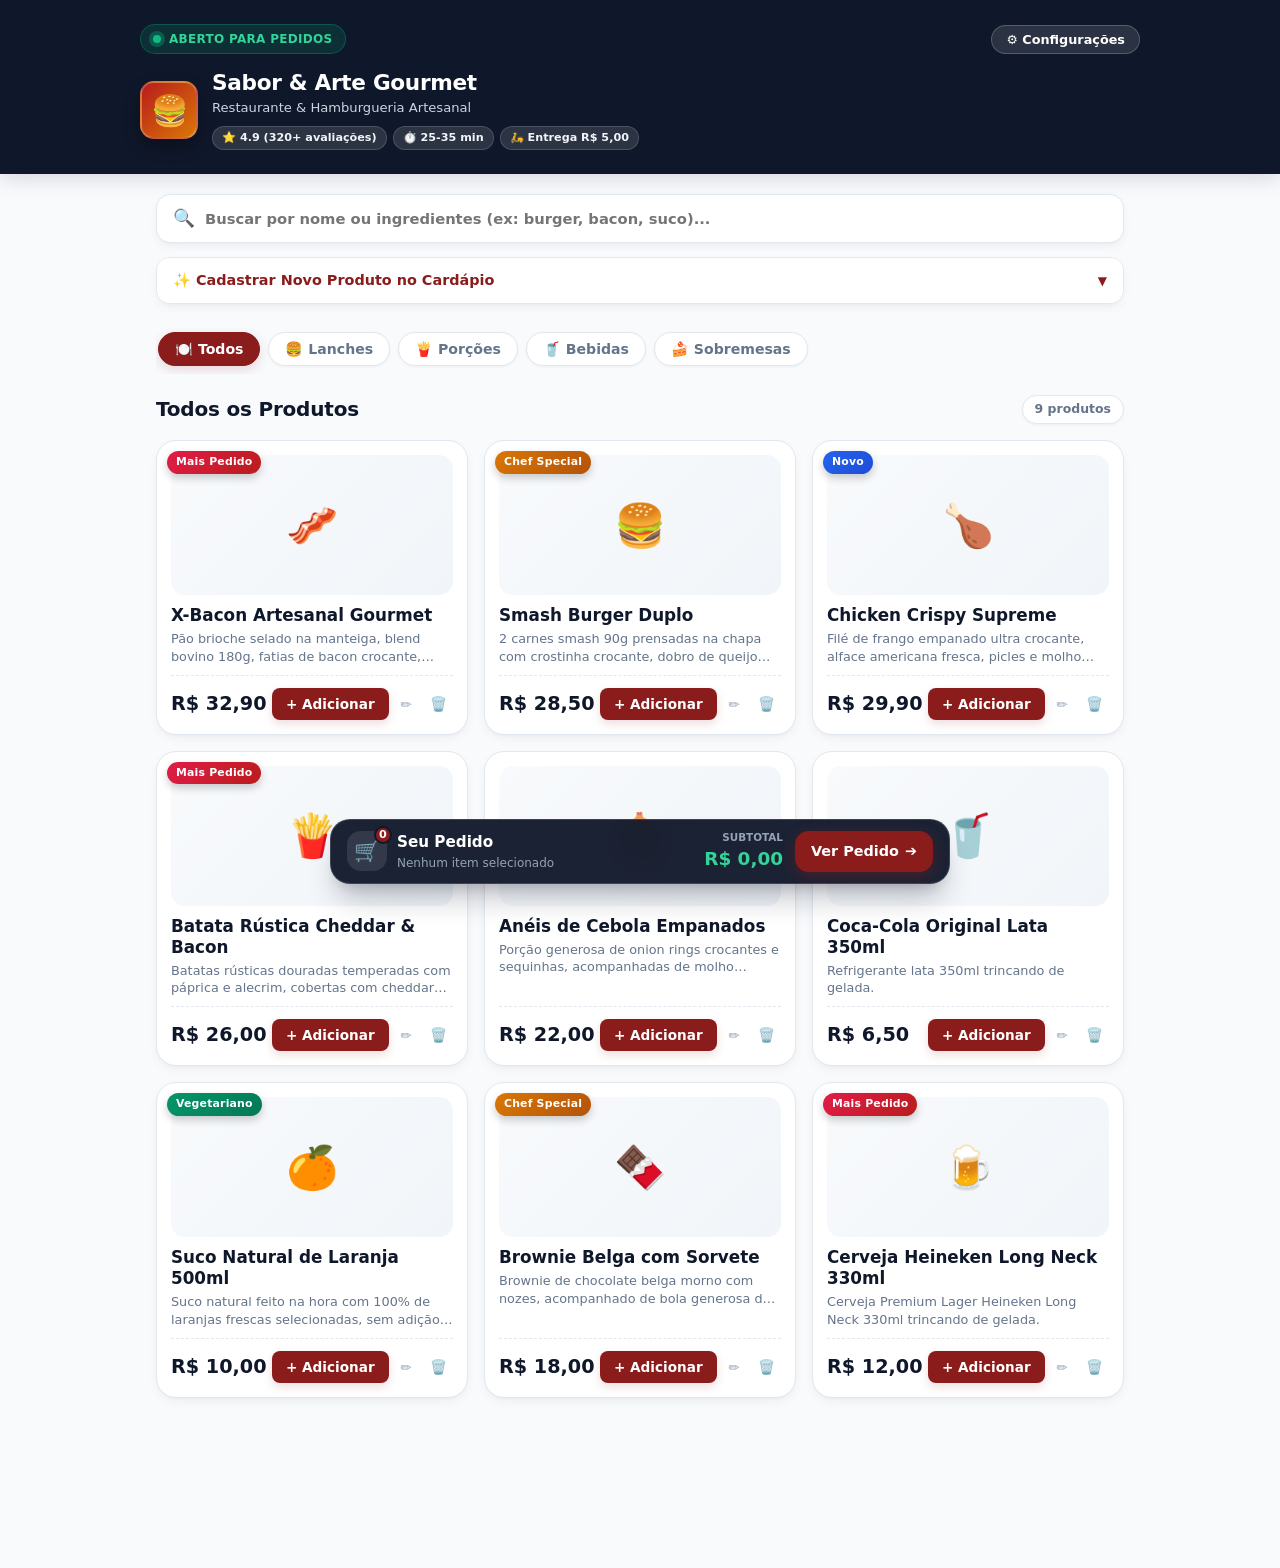
==== commit 5987d940: "Cria pagina dedicada de checkout (checkout.html) integrada a arquitetura MVC" ====
--- a/src/index.html
+++ b/src/index.html
@@ -173,10 +173,10 @@
           <span class="total-rotulo">Subtotal</span>
           <span class="total-valor" id="carrinho-total-valor" aria-live="polite">R$ 0,00</span>
         </div>
-        <button id="btn-abrir-pedido" class="btn-finalizar-pedido">
+        <a href="checkout.html" id="btn-abrir-pedido" class="btn-finalizar-pedido" style="text-decoration: none;">
           <span>Ver Pedido</span>
           <span class="seta-btn">➔</span>
-        </button>
+        </a>
       </div>
     </div>
   </aside>
--- a/src/css/modals.css
+++ b/src/css/modals.css
@@ -1,7 +1,125 @@
 /* ==========================================================================
-   VIEW LAYER - MODAIS & DIÁLOGOS (src/css/modals.css)
+   VIEW LAYER - MODAIS & PÁGINA CHECKOUT (src/css/modals.css)
    ========================================================================== */
 
+/* PÁGINA DEDICADA DE CHECKOUT (checkout.html) */
+body.page-checkout {
+  background-color: var(--bg-body);
+  padding-bottom: 40px;
+}
+
+.checkout-header {
+  background: var(--dark);
+  color: #ffffff;
+  padding: 16px 20px;
+  position: sticky;
+  top: 0;
+  z-index: 100;
+  box-shadow: 0 4px 16px rgba(15, 23, 42, 0.2);
+}
+
+.checkout-header-container {
+  max-width: 800px;
+  margin: 0 auto;
+  display: flex;
+  align-items: center;
+  gap: 16px;
+}
+
+.btn-voltar-cardapio {
+  background: rgba(255, 255, 255, 0.12);
+  color: #ffffff;
+  border: 1px solid rgba(255, 255, 255, 0.2);
+  padding: 8px 16px;
+  border-radius: var(--radius-full);
+  font-size: 0.88rem;
+  font-weight: 700;
+  text-decoration: none;
+  display: inline-flex;
+  align-items: center;
+  transition: var(--transition);
+}
+
+.btn-voltar-cardapio:hover {
+  background: rgba(255, 255, 255, 0.25);
+  transform: translateX(-2px);
+}
+
+.checkout-title-box {
+  display: flex;
+  flex-direction: column;
+}
+
+.checkout-main-title {
+  font-family: var(--font-heading);
+  font-size: 1.2rem;
+  font-weight: 800;
+  color: #ffffff;
+}
+
+.checkout-sub-title {
+  font-size: 0.78rem;
+  color: #94a3b8;
+}
+
+.checkout-container {
+  max-width: 800px;
+  margin: 20px auto;
+  padding: 0 16px;
+  display: flex;
+  flex-direction: column;
+  gap: 20px;
+}
+
+.checkout-card {
+  background: #ffffff;
+  border: 1.5px solid var(--border);
+  border-radius: var(--radius-lg);
+  padding: 20px;
+  box-shadow: var(--shadow-card);
+}
+
+.checkout-card-header {
+  display: flex;
+  justify-content: space-between;
+  align-items: center;
+  margin-bottom: 16px;
+  border-bottom: 1px solid var(--border);
+  padding-bottom: 12px;
+}
+
+.checkout-card-header h2 {
+  font-family: var(--font-heading);
+  font-size: 1.15rem;
+  font-weight: 800;
+  color: var(--dark);
+}
+
+.btn-esvaziar-checkout {
+  background: transparent;
+  color: #ef4444;
+  border: 1px solid #fca5a5;
+  padding: 4px 12px;
+  border-radius: var(--radius-sm);
+  font-size: 0.8rem;
+  font-weight: 700;
+  cursor: pointer;
+  transition: var(--transition);
+}
+
+.btn-esvaziar-checkout:hover {
+  background: #fef2f2;
+}
+
+.btn-whatsapp-empresa.full-btn {
+  width: 100%;
+  margin-top: 16px;
+  padding: 16px;
+  font-size: 1.05rem;
+  border-radius: var(--radius-md);
+}
+
+/* ESTILOS DOS MODAIS (<dialog>) */
 .modal-dialog {
   border: none;
   border-radius: var(--radius-lg);
@@ -312,7 +430,6 @@
   transform: translateY(-1px);
 }
 
-/* OTIMIZAÇÃO PARA CELULARES (MOBILE BOTTOM SHEET) */
 @media (max-width: 600px) {
   .modal-dialog {
     width: 100%;
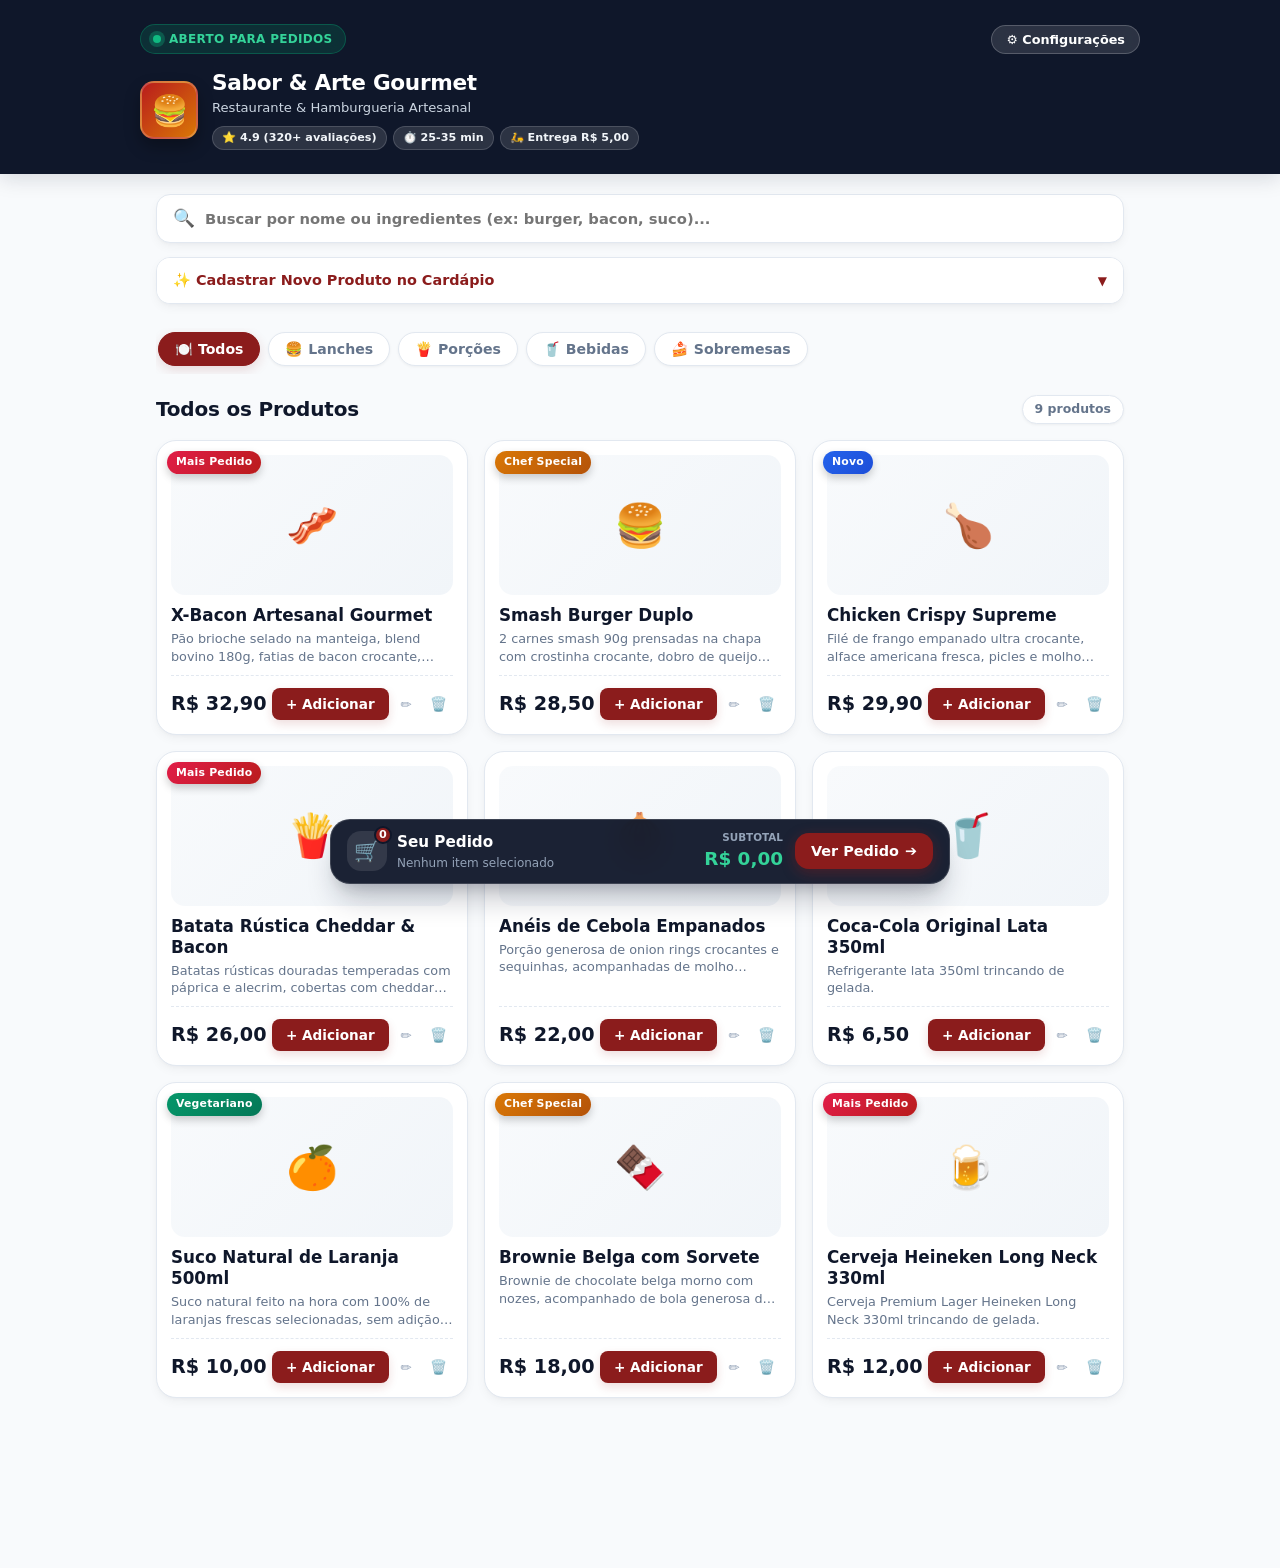
==== commit 8818d071: "Restaura fluxo de tela unica com modal otimizado e responsivo para celulares" ====
--- a/src/index.html
+++ b/src/index.html
@@ -173,10 +173,10 @@
           <span class="total-rotulo">Subtotal</span>
           <span class="total-valor" id="carrinho-total-valor" aria-live="polite">R$ 0,00</span>
         </div>
-        <a href="checkout.html" id="btn-abrir-pedido" class="btn-finalizar-pedido" style="text-decoration: none;">
+        <button id="btn-abrir-pedido" class="btn-finalizar-pedido">
           <span>Ver Pedido</span>
           <span class="seta-btn">➔</span>
-        </a>
+        </button>
       </div>
     </div>
   </aside>
--- a/src/css/modals.css
+++ b/src/css/modals.css
@@ -1,125 +1,8 @@
 /* ==========================================================================
-   VIEW LAYER - MODAIS & PÁGINA CHECKOUT (src/css/modals.css)
+   VIEW LAYER - MODAIS & DIÁLOGOS (src/css/modals.css)
    ========================================================================== */
 
-/* PÁGINA DEDICADA DE CHECKOUT (checkout.html) */
-body.page-checkout {
-  background-color: var(--bg-body);
-  padding-bottom: 40px;
-}
-
-.checkout-header {
-  background: var(--dark);
-  color: #ffffff;
-  padding: 16px 20px;
-  position: sticky;
-  top: 0;
-  z-index: 100;
-  box-shadow: 0 4px 16px rgba(15, 23, 42, 0.2);
-}
-
-.checkout-header-container {
-  max-width: 800px;
-  margin: 0 auto;
-  display: flex;
-  align-items: center;
-  gap: 16px;
-}
-
-.btn-voltar-cardapio {
-  background: rgba(255, 255, 255, 0.12);
-  color: #ffffff;
-  border: 1px solid rgba(255, 255, 255, 0.2);
-  padding: 8px 16px;
-  border-radius: var(--radius-full);
-  font-size: 0.88rem;
-  font-weight: 700;
-  text-decoration: none;
-  display: inline-flex;
-  align-items: center;
-  transition: var(--transition);
-}
-
-.btn-voltar-cardapio:hover {
-  background: rgba(255, 255, 255, 0.25);
-  transform: translateX(-2px);
-}
-
-.checkout-title-box {
-  display: flex;
-  flex-direction: column;
-}
-
-.checkout-main-title {
-  font-family: var(--font-heading);
-  font-size: 1.2rem;
-  font-weight: 800;
-  color: #ffffff;
-}
-
-.checkout-sub-title {
-  font-size: 0.78rem;
-  color: #94a3b8;
-}
-
-.checkout-container {
-  max-width: 800px;
-  margin: 20px auto;
-  padding: 0 16px;
-  display: flex;
-  flex-direction: column;
-  gap: 20px;
-}
-
-.checkout-card {
-  background: #ffffff;
-  border: 1.5px solid var(--border);
-  border-radius: var(--radius-lg);
-  padding: 20px;
-  box-shadow: var(--shadow-card);
-}
-
-.checkout-card-header {
-  display: flex;
-  justify-content: space-between;
-  align-items: center;
-  margin-bottom: 16px;
-  border-bottom: 1px solid var(--border);
-  padding-bottom: 12px;
-}
-
-.checkout-card-header h2 {
-  font-family: var(--font-heading);
-  font-size: 1.15rem;
-  font-weight: 800;
-  color: var(--dark);
-}
-
-.btn-esvaziar-checkout {
-  background: transparent;
-  color: #ef4444;
-  border: 1px solid #fca5a5;
-  padding: 4px 12px;
-  border-radius: var(--radius-sm);
-  font-size: 0.8rem;
-  font-weight: 700;
-  cursor: pointer;
-  transition: var(--transition);
-}
-
-.btn-esvaziar-checkout:hover {
-  background: #fef2f2;
-}
-
-.btn-whatsapp-empresa.full-btn {
-  width: 100%;
-  margin-top: 16px;
-  padding: 16px;
-  font-size: 1.05rem;
-  border-radius: var(--radius-md);
-}
-
-/* ESTILOS DOS MODAIS (<dialog>) */
+/* ESTILOS DOS MODAIS NATIVOS (<dialog>) */
 .modal-dialog {
   border: none;
   border-radius: var(--radius-lg);
@@ -430,6 +313,7 @@
   transform: translateY(-1px);
 }
 
+/* OTIMIZAÇÃO RESPONSIVA PARA APARELHOS CELULARES (ADAPTAÇÃO PERFEITA DE TELA) */
 @media (max-width: 600px) {
   .modal-dialog {
     width: 100%;
